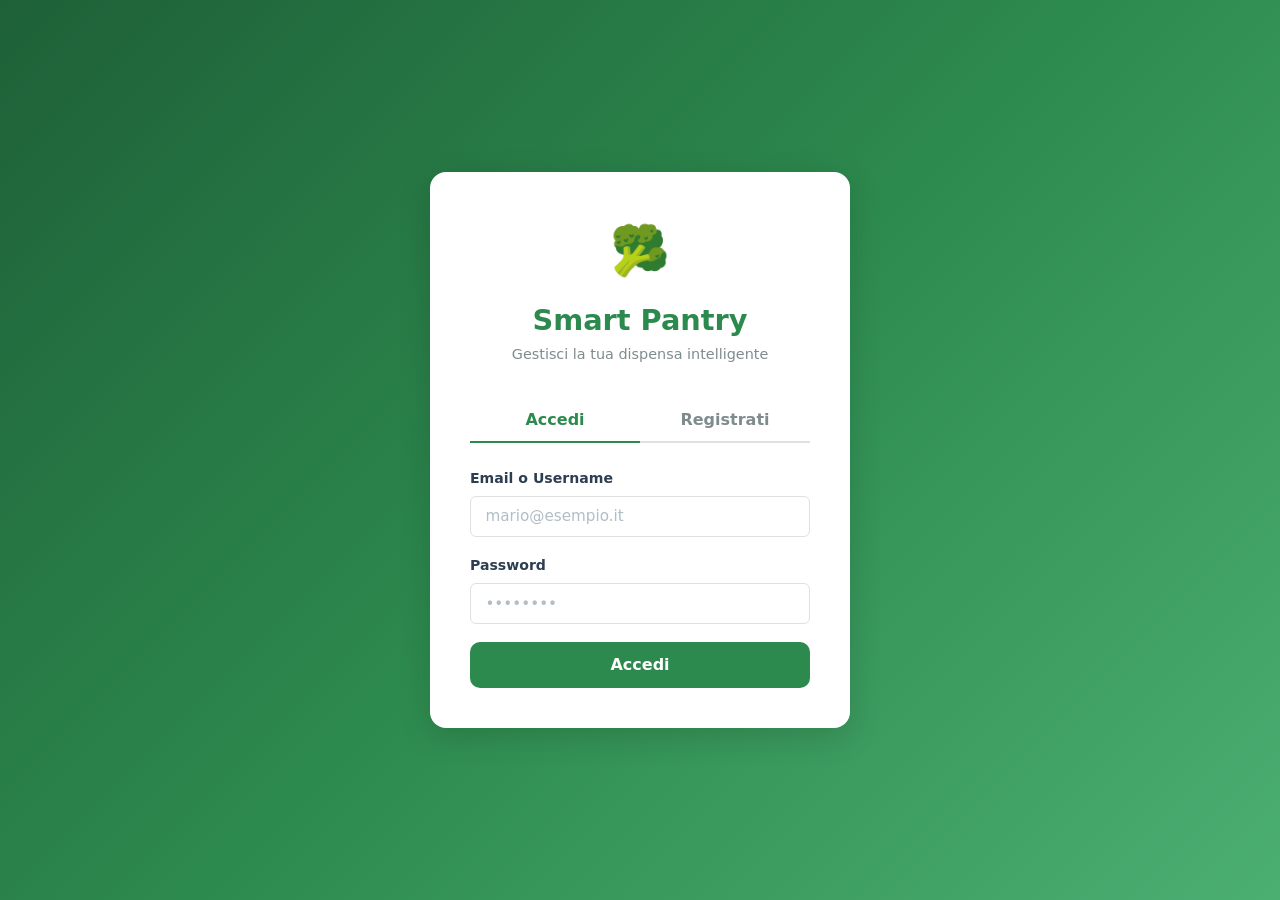
==== frontend/index.html @ 6d1f64e5 "Implementazione completa Smart Pantry — backend API REST + frontend web - config.php: configurazione" ====
<!DOCTYPE html>
<html lang="it">
<head>
    <meta charset="UTF-8">
    <meta name="viewport" content="width=device-width, initial-scale=1.0">
    <title>Smart Pantry — Accedi</title>
    <link rel="stylesheet" href="css/style.css">
    <style>
        .hidden { display: none !important; }
        .form-error {
            color: #c62828;
            background: var(--danger-bg);
            border: 1px solid #ef9a9a;
            border-radius: var(--radius-sm);
            padding: 0.65rem 0.9rem;
            font-size: 0.88rem;
            margin-bottom: 1rem;
        }
    </style>
</head>
<body class="auth-page">

<div class="auth-card">
    <!-- Logo -->
    <div class="auth-logo">
        <span class="logo-icon">🥦</span>
        <h1>Smart Pantry</h1>
        <p>Gestisci la tua dispensa intelligente</p>
    </div>

    <!-- Tab Login / Registrazione -->
    <div class="auth-tabs">
        <button class="auth-tab active" data-tab="login">Accedi</button>
        <button class="auth-tab" data-tab="register">Registrati</button>
    </div>

    <!-- Form Login -->
    <form id="form-login" class="auth-form">
        <div id="error-login" class="form-error hidden"></div>

        <div class="form-group">
            <label class="form-label" for="login-email">Email o Username</label>
            <input class="form-control" type="text" id="login-email" placeholder="mario@esempio.it" autocomplete="email" required>
        </div>

        <div class="form-group">
            <label class="form-label" for="login-password">Password</label>
            <input class="form-control" type="password" id="login-password" placeholder="••••••••" autocomplete="current-password" required>
        </div>

        <button type="submit" class="btn btn-primary btn-full btn-lg">
            Accedi
        </button>
    </form>

    <!-- Form Registrazione -->
    <form id="form-register" class="auth-form hidden">
        <div id="error-register" class="form-error hidden"></div>

        <div class="form-group">
            <label class="form-label" for="reg-username">Username</label>
            <input class="form-control" type="text" id="reg-username" placeholder="mario_rossi" autocomplete="username" required>
            <div class="form-hint">Minimo 3 caratteri, massimo 50</div>
        </div>

        <div class="form-group">
            <label class="form-label" for="reg-email">Email</label>
            <input class="form-control" type="email" id="reg-email" placeholder="mario@esempio.it" autocomplete="email" required>
        </div>

        <div class="form-group">
            <label class="form-label" for="reg-password">Password</label>
            <input class="form-control" type="password" id="reg-password" placeholder="Minimo 6 caratteri" autocomplete="new-password" required>
        </div>

        <div class="form-group">
            <label class="form-label" for="reg-confirm">Conferma password</label>
            <input class="form-control" type="password" id="reg-confirm" placeholder="Ripeti la password" autocomplete="new-password" required>
        </div>

        <button type="submit" class="btn btn-primary btn-full btn-lg">
            Crea account
        </button>
    </form>
</div>

<script src="js/api.js"></script>
<script src="js/auth.js"></script>
</body>
</html>
---- frontend/css/style.css ----
/* ============================================================
   Smart Pantry — Foglio di stile principale
   CSS vanilla con variabili custom, nessun framework
   ============================================================ */

/* ---------- Variabili colore e tema ---------- */
:root {
    --primary:        #2d8a4e;
    --primary-dark:   #1e6038;
    --primary-light:  #4caf72;
    --primary-bg:     #f0f7f4;

    --accent:         #ff6b35;
    --warning:        #ffa726;
    --warning-bg:     #fff8e1;
    --danger:         #ef5350;
    --danger-bg:      #ffebee;
    --success:        #43a047;
    --success-bg:     #e8f5e9;
    --info:           #1e88e5;
    --info-bg:        #e3f2fd;

    --text:           #2c3e50;
    --text-light:     #7f8c8d;
    --text-muted:     #b0bec5;
    --border:         #e0e0e0;
    --border-light:   #f5f5f5;
    --white:          #ffffff;
    --bg:             #f8f9fa;

    --shadow-sm:      0 1px 3px rgba(0,0,0,0.08);
    --shadow:         0 2px 8px rgba(0,0,0,0.10);
    --shadow-md:      0 4px 16px rgba(0,0,0,0.12);
    --shadow-lg:      0 8px 32px rgba(0,0,0,0.15);

    --radius-sm:      6px;
    --radius:         10px;
    --radius-lg:      16px;
    --radius-full:    9999px;

    --nav-width:      240px;
    --topbar-height:  60px;
    --transition:     0.2s ease;
}

/* ---------- Reset e base ---------- */
*, *::before, *::after {
    box-sizing: border-box;
    margin: 0;
    padding: 0;
}

html {
    font-size: 16px;
    scroll-behavior: smooth;
}

body {
    font-family: 'Segoe UI', system-ui, -apple-system, sans-serif;
    background: var(--bg);
    color: var(--text);
    line-height: 1.6;
    min-height: 100vh;
}

a {
    color: var(--primary);
    text-decoration: none;
}

a:hover {
    color: var(--primary-dark);
    text-decoration: underline;
}

img {
    max-width: 100%;
    display: block;
}

button {
    cursor: pointer;
    font-family: inherit;
}

input, select, textarea {
    font-family: inherit;
    font-size: 1rem;
}

/* ---------- Layout pagina autenticazione (login/register) ---------- */
.auth-page {
    min-height: 100vh;
    display: flex;
    align-items: center;
    justify-content: center;
    background: linear-gradient(135deg, var(--primary-dark) 0%, var(--primary) 50%, var(--primary-light) 100%);
    padding: 1rem;
}

.auth-card {
    background: var(--white);
    border-radius: var(--radius-lg);
    padding: 2.5rem;
    width: 100%;
    max-width: 420px;
    box-shadow: var(--shadow-lg);
}

.auth-logo {
    text-align: center;
    margin-bottom: 2rem;
}

.auth-logo .logo-icon {
    font-size: 3rem;
    display: block;
    margin-bottom: 0.5rem;
}

.auth-logo h1 {
    font-size: 1.8rem;
    color: var(--primary);
    font-weight: 700;
}

.auth-logo p {
    color: var(--text-light);
    font-size: 0.9rem;
}

.auth-tabs {
    display: flex;
    border-bottom: 2px solid var(--border);
    margin-bottom: 1.5rem;
}

.auth-tab {
    flex: 1;
    padding: 0.75rem;
    background: none;
    border: none;
    font-size: 1rem;
    font-weight: 600;
    color: var(--text-light);
    cursor: pointer;
    transition: color var(--transition);
    border-bottom: 2px solid transparent;
    margin-bottom: -2px;
}

.auth-tab.active {
    color: var(--primary);
    border-bottom-color: var(--primary);
}

/* ---------- Layout principale (app) ---------- */
.app-layout {
    display: flex;
    min-height: 100vh;
}

/* ---------- Sidebar navigazione ---------- */
.sidebar {
    width: var(--nav-width);
    background: var(--primary-dark);
    color: var(--white);
    display: flex;
    flex-direction: column;
    position: fixed;
    top: 0;
    left: 0;
    height: 100vh;
    z-index: 100;
    transition: transform var(--transition);
}

.sidebar-logo {
    padding: 1.5rem 1.25rem;
    border-bottom: 1px solid rgba(255,255,255,0.1);
    display: flex;
    align-items: center;
    gap: 0.75rem;
}

.sidebar-logo .logo-icon {
    font-size: 1.8rem;
}

.sidebar-logo h2 {
    font-size: 1.1rem;
    font-weight: 700;
    color: var(--white);
}

.sidebar-nav {
    flex: 1;
    padding: 1rem 0;
    overflow-y: auto;
}

.nav-item {
    display: flex;
    align-items: center;
    gap: 0.75rem;
    padding: 0.85rem 1.25rem;
    color: rgba(255,255,255,0.75);
    font-size: 0.95rem;
    font-weight: 500;
    transition: all var(--transition);
    border-left: 3px solid transparent;
    text-decoration: none;
}

.nav-item:hover {
    background: rgba(255,255,255,0.08);
    color: var(--white);
    text-decoration: none;
}

.nav-item.active {
    background: rgba(255,255,255,0.12);
    color: var(--white);
    border-left-color: var(--primary-light);
}

.nav-item .nav-icon {
    font-size: 1.2rem;
    width: 1.5rem;
    text-align: center;
    flex-shrink: 0;
}

.nav-badge {
    margin-left: auto;
    background: var(--danger);
    color: white;
    font-size: 0.7rem;
    font-weight: 700;
    padding: 0.15rem 0.45rem;
    border-radius: var(--radius-full);
    min-width: 1.25rem;
    text-align: center;
}

.sidebar-footer {
    padding: 1rem 1.25rem;
    border-top: 1px solid rgba(255,255,255,0.1);
}

.sidebar-user {
    display: flex;
    align-items: center;
    gap: 0.75rem;
    margin-bottom: 0.75rem;
}

.user-avatar {
    width: 36px;
    height: 36px;
    border-radius: 50%;
    background: var(--primary-light);
    display: flex;
    align-items: center;
    justify-content: center;
    font-weight: 700;
    font-size: 1rem;
    color: white;
    flex-shrink: 0;
}

.user-info {
    flex: 1;
    min-width: 0;
}

.user-name {
    font-weight: 600;
    font-size: 0.9rem;
    color: var(--white);
    white-space: nowrap;
    overflow: hidden;
    text-overflow: ellipsis;
}

.user-email {
    font-size: 0.75rem;
    color: rgba(255,255,255,0.55);
    white-space: nowrap;
    overflow: hidden;
    text-overflow: ellipsis;
}

/* ---------- Contenuto principale ---------- */
.main-content {
    margin-left: var(--nav-width);
    flex: 1;
    display: flex;
    flex-direction: column;
    min-height: 100vh;
}

.topbar {
    height: var(--topbar-height);
    background: var(--white);
    border-bottom: 1px solid var(--border);
    display: flex;
    align-items: center;
    padding: 0 1.5rem;
    position: sticky;
    top: 0;
    z-index: 50;
    gap: 1rem;
}

.topbar-title {
    font-size: 1.2rem;
    font-weight: 700;
    color: var(--text);
    flex: 1;
}

.topbar-actions {
    display: flex;
    align-items: center;
    gap: 0.75rem;
}

.page-content {
    padding: 1.5rem;
    flex: 1;
}

/* ---------- Hamburger (mobile) ---------- */
.hamburger {
    display: none;
    background: none;
    border: none;
    font-size: 1.5rem;
    cursor: pointer;
    color: var(--text);
}

/* ---------- Componenti UI ---------- */

/* Bottoni */
.btn {
    display: inline-flex;
    align-items: center;
    justify-content: center;
    gap: 0.5rem;
    padding: 0.6rem 1.25rem;
    border: none;
    border-radius: var(--radius);
    font-size: 0.9rem;
    font-weight: 600;
    cursor: pointer;
    transition: all var(--transition);
    text-decoration: none;
    white-space: nowrap;
}

.btn:hover {
    text-decoration: none;
    transform: translateY(-1px);
    box-shadow: var(--shadow-sm);
}

.btn:active {
    transform: translateY(0);
}

.btn-primary {
    background: var(--primary);
    color: white;
}

.btn-primary:hover {
    background: var(--primary-dark);
    color: white;
}

.btn-secondary {
    background: var(--border);
    color: var(--text);
}

.btn-secondary:hover {
    background: #d0d0d0;
    color: var(--text);
}

.btn-danger {
    background: var(--danger);
    color: white;
}

.btn-danger:hover {
    background: #c62828;
    color: white;
}

.btn-warning {
    background: var(--warning);
    color: white;
}

.btn-outline {
    background: transparent;
    border: 2px solid var(--primary);
    color: var(--primary);
}

.btn-outline:hover {
    background: var(--primary);
    color: white;
}

.btn-sm {
    padding: 0.4rem 0.85rem;
    font-size: 0.82rem;
}

.btn-lg {
    padding: 0.85rem 1.75rem;
    font-size: 1rem;
}

.btn-full {
    width: 100%;
}

.btn:disabled {
    opacity: 0.6;
    cursor: not-allowed;
    transform: none;
    box-shadow: none;
}

/* Card */
.card {
    background: var(--white);
    border-radius: var(--radius);
    box-shadow: var(--shadow-sm);
    border: 1px solid var(--border-light);
    overflow: hidden;
}

.card-header {
    padding: 1rem 1.25rem;
    border-bottom: 1px solid var(--border);
    display: flex;
    align-items: center;
    gap: 0.75rem;
}

.card-title {
    font-size: 1rem;
    font-weight: 700;
    color: var(--text);
    flex: 1;
}

.card-body {
    padding: 1.25rem;
}

/* Statistiche dashboard */
.stats-grid {
    display: grid;
    grid-template-columns: repeat(auto-fit, minmax(180px, 1fr));
    gap: 1rem;
    margin-bottom: 1.5rem;
}

.stat-card {
    background: var(--white);
    border-radius: var(--radius);
    padding: 1.25rem;
    box-shadow: var(--shadow-sm);
    border: 1px solid var(--border-light);
    display: flex;
    align-items: center;
    gap: 1rem;
}

.stat-icon {
    width: 48px;
    height: 48px;
    border-radius: var(--radius);
    display: flex;
    align-items: center;
    justify-content: center;
    font-size: 1.5rem;
    flex-shrink: 0;
}

.stat-icon.green  { background: var(--success-bg); }
.stat-icon.yellow { background: var(--warning-bg); }
.stat-icon.red    { background: var(--danger-bg); }
.stat-icon.blue   { background: var(--info-bg); }

.stat-info {
    flex: 1;
}

.stat-value {
    font-size: 1.8rem;
    font-weight: 800;
    color: var(--text);
    line-height: 1;
}

.stat-label {
    font-size: 0.82rem;
    color: var(--text-light);
    margin-top: 0.2rem;
}

/* Campi modulo */
.form-group {
    margin-bottom: 1.1rem;
}

.form-label {
    display: block;
    font-size: 0.88rem;
    font-weight: 600;
    color: var(--text);
    margin-bottom: 0.4rem;
}

.form-control {
    width: 100%;
    padding: 0.65rem 0.9rem;
    border: 1.5px solid var(--border);
    border-radius: var(--radius-sm);
    font-size: 0.95rem;
    color: var(--text);
    background: var(--white);
    transition: border-color var(--transition), box-shadow var(--transition);
    outline: none;
}

.form-control:focus {
    border-color: var(--primary);
    box-shadow: 0 0 0 3px rgba(45,138,78,0.12);
}

.form-control::placeholder {
    color: var(--text-muted);
}

.form-row {
    display: grid;
    grid-template-columns: 1fr 1fr;
    gap: 0.75rem;
}

.form-hint {
    font-size: 0.78rem;
    color: var(--text-light);
    margin-top: 0.3rem;
}

/* Alert / Notifiche */
.alert {
    padding: 0.85rem 1rem;
    border-radius: var(--radius-sm);
    font-size: 0.9rem;
    display: flex;
    align-items: flex-start;
    gap: 0.6rem;
    margin-bottom: 1rem;
}

.alert-icon { flex-shrink: 0; font-size: 1.1rem; }

.alert-success { background: var(--success-bg); color: #2e7d32; border: 1px solid #a5d6a7; }
.alert-warning { background: var(--warning-bg); color: #e65100; border: 1px solid #ffcc80; }
.alert-danger  { background: var(--danger-bg);  color: #c62828; border: 1px solid #ef9a9a; }
.alert-info    { background: var(--info-bg);    color: #1565c0; border: 1px solid #90caf9; }

/* Badge di scadenza */
.badge {
    display: inline-block;
    padding: 0.2rem 0.55rem;
    border-radius: var(--radius-full);
    font-size: 0.75rem;
    font-weight: 700;
    white-space: nowrap;
}

.badge-ok       { background: var(--success-bg); color: var(--success); }
.badge-expiring { background: var(--warning-bg); color: #e65100; }
.badge-expired  { background: var(--danger-bg);  color: var(--danger); }
.badge-green    { background: var(--success-bg); color: var(--success); }
.badge-blue     { background: var(--info-bg);    color: var(--info); }

/* Lista prodotti dispensa */
.pantry-toolbar {
    display: flex;
    align-items: center;
    gap: 0.75rem;
    margin-bottom: 1.25rem;
    flex-wrap: wrap;
}

.pantry-toolbar .search-box {
    flex: 1;
    min-width: 200px;
    position: relative;
}

.pantry-toolbar .search-box input {
    padding-left: 2.5rem;
}

.search-icon {
    position: absolute;
    left: 0.75rem;
    top: 50%;
    transform: translateY(-50%);
    color: var(--text-light);
    pointer-events: none;
}

.pantry-grid {
    display: grid;
    grid-template-columns: repeat(auto-fill, minmax(280px, 1fr));
    gap: 1rem;
}

/* Card prodotto */
.product-card {
    background: var(--white);
    border-radius: var(--radius);
    box-shadow: var(--shadow-sm);
    border: 1px solid var(--border-light);
    overflow: hidden;
    transition: box-shadow var(--transition), transform var(--transition);
    display: flex;
    flex-direction: column;
}

.product-card:hover {
    box-shadow: var(--shadow-md);
    transform: translateY(-2px);
}

.product-card.expiring {
    border-left: 3px solid var(--warning);
}

.product-card.expired {
    border-left: 3px solid var(--danger);
    opacity: 0.85;
}

.product-image {
    width: 100%;
    height: 140px;
    object-fit: contain;
    background: var(--bg);
    padding: 0.5rem;
}

.product-image-placeholder {
    width: 100%;
    height: 140px;
    background: var(--primary-bg);
    display: flex;
    align-items: center;
    justify-content: center;
    font-size: 3rem;
}

.product-body {
    padding: 1rem;
    flex: 1;
    display: flex;
    flex-direction: column;
}

.product-name {
    font-weight: 700;
    font-size: 1rem;
    color: var(--text);
    margin-bottom: 0.25rem;
}

.product-brand {
    font-size: 0.82rem;
    color: var(--text-light);
    margin-bottom: 0.75rem;
}

.product-meta {
    display: flex;
    flex-wrap: wrap;
    gap: 0.5rem;
    margin-bottom: 0.75rem;
    flex: 1;
}

.product-qty {
    font-size: 0.9rem;
    font-weight: 600;
    color: var(--primary);
}

.product-expiry {
    font-size: 0.82rem;
    color: var(--text-light);
}

.product-actions {
    display: flex;
    gap: 0.5rem;
    margin-top: 0.75rem;
    padding-top: 0.75rem;
    border-top: 1px solid var(--border-light);
}

/* Valori nutrizionali */
.nutrition-grid {
    display: grid;
    grid-template-columns: repeat(4, 1fr);
    gap: 0.5rem;
    background: var(--primary-bg);
    border-radius: var(--radius-sm);
    padding: 0.75rem;
    margin-top: 0.5rem;
}

.nutrition-item {
    text-align: center;
}

.nutrition-value {
    font-size: 0.9rem;
    font-weight: 700;
    color: var(--primary);
}

.nutrition-label {
    font-size: 0.68rem;
    color: var(--text-light);
}

/* Sezione scanner barcode */
.scanner-container {
    max-width: 540px;
    margin: 0 auto;
}

#reader {
    width: 100%;
    border-radius: var(--radius);
    overflow: hidden;
    border: 2px solid var(--primary);
}

.scanner-result {
    margin-top: 1.5rem;
}

.product-preview {
    background: var(--white);
    border-radius: var(--radius);
    padding: 1.25rem;
    box-shadow: var(--shadow-sm);
    border: 1px solid var(--border-light);
    display: flex;
    gap: 1rem;
    align-items: flex-start;
}

.product-preview-img {
    width: 80px;
    height: 80px;
    object-fit: contain;
    border-radius: var(--radius-sm);
    background: var(--bg);
    flex-shrink: 0;
}

.product-preview-info {
    flex: 1;
}

.product-preview-info h3 {
    font-size: 1.05rem;
    font-weight: 700;
    color: var(--text);
    margin-bottom: 0.25rem;
}

.product-preview-info .brand {
    font-size: 0.85rem;
    color: var(--text-light);
    margin-bottom: 0.5rem;
}

/* Ricette */
.recipes-grid {
    display: grid;
    grid-template-columns: repeat(auto-fill, minmax(300px, 1fr));
    gap: 1rem;
}

.recipe-card {
    background: var(--white);
    border-radius: var(--radius);
    box-shadow: var(--shadow-sm);
    border: 1px solid var(--border-light);
    overflow: hidden;
    transition: box-shadow var(--transition), transform var(--transition);
    display: flex;
    flex-direction: column;
}

.recipe-card:hover {
    box-shadow: var(--shadow-md);
    transform: translateY(-2px);
}

.recipe-image {
    width: 100%;
    height: 180px;
    object-fit: cover;
}

.recipe-image-placeholder {
    width: 100%;
    height: 180px;
    background: linear-gradient(135deg, var(--primary-bg), var(--primary-light));
    display: flex;
    align-items: center;
    justify-content: center;
    font-size: 3.5rem;
}

.recipe-body {
    padding: 1rem;
    flex: 1;
    display: flex;
    flex-direction: column;
}

.recipe-title {
    font-size: 1rem;
    font-weight: 700;
    color: var(--text);
    margin-bottom: 0.75rem;
    line-height: 1.3;
}

.recipe-compatibility {
    display: flex;
    align-items: center;
    gap: 0.75rem;
    margin-bottom: 0.75rem;
}

.compatibility-bar {
    flex: 1;
    height: 8px;
    background: var(--border);
    border-radius: var(--radius-full);
    overflow: hidden;
}

.compatibility-fill {
    height: 100%;
    background: var(--primary);
    border-radius: var(--radius-full);
    transition: width 0.5s ease;
}

.compatibility-fill.high   { background: var(--success); }
.compatibility-fill.medium { background: var(--warning); }
.compatibility-fill.low    { background: var(--danger); }

.compatibility-pct {
    font-size: 0.85rem;
    font-weight: 700;
    color: var(--text);
    white-space: nowrap;
}

.ingredients-section {
    font-size: 0.85rem;
    flex: 1;
}

.ingredients-section h4 {
    font-size: 0.8rem;
    font-weight: 700;
    text-transform: uppercase;
    letter-spacing: 0.05em;
    margin-bottom: 0.35rem;
    margin-top: 0.5rem;
}

.ingredients-section h4.available { color: var(--success); }
.ingredients-section h4.missing   { color: var(--danger); }

.ingredient-list {
    list-style: none;
    display: flex;
    flex-wrap: wrap;
    gap: 0.3rem;
    margin-bottom: 0.5rem;
}

.ingredient-tag {
    background: var(--border-light);
    border-radius: var(--radius-full);
    padding: 0.15rem 0.6rem;
    font-size: 0.78rem;
    color: var(--text);
}

.ingredient-tag.available { background: var(--success-bg); color: #2e7d32; }
.ingredient-tag.missing   { background: var(--danger-bg);  color: #c62828; }

.recipe-footer {
    padding: 0.75rem 1rem;
    border-top: 1px solid var(--border-light);
    display: flex;
    gap: 0.5rem;
    background: var(--bg);
}

/* Modal */
.modal-overlay {
    position: fixed;
    inset: 0;
    background: rgba(0,0,0,0.45);
    display: flex;
    align-items: center;
    justify-content: center;
    z-index: 200;
    padding: 1rem;
    opacity: 0;
    pointer-events: none;
    transition: opacity var(--transition);
}

.modal-overlay.active {
    opacity: 1;
    pointer-events: all;
}

.modal {
    background: var(--white);
    border-radius: var(--radius-lg);
    box-shadow: var(--shadow-lg);
    width: 100%;
    max-width: 520px;
    max-height: 90vh;
    overflow-y: auto;
    transform: translateY(20px);
    transition: transform var(--transition);
}

.modal-overlay.active .modal {
    transform: translateY(0);
}

.modal-header {
    padding: 1.25rem 1.5rem;
    border-bottom: 1px solid var(--border);
    display: flex;
    align-items: center;
    gap: 0.75rem;
    position: sticky;
    top: 0;
    background: var(--white);
    z-index: 1;
}

.modal-title {
    font-size: 1.1rem;
    font-weight: 700;
    color: var(--text);
    flex: 1;
}

.modal-close {
    background: none;
    border: none;
    font-size: 1.4rem;
    color: var(--text-light);
    cursor: pointer;
    line-height: 1;
    padding: 0.25rem;
    transition: color var(--transition);
}

.modal-close:hover { color: var(--text); }

.modal-body {
    padding: 1.5rem;
}

.modal-footer {
    padding: 1rem 1.5rem;
    border-top: 1px solid var(--border);
    display: flex;
    justify-content: flex-end;
    gap: 0.75rem;
}

/* Loading spinner */
.loading {
    display: flex;
    align-items: center;
    justify-content: center;
    padding: 3rem;
    flex-direction: column;
    gap: 1rem;
    color: var(--text-light);
}

.spinner {
    width: 40px;
    height: 40px;
    border: 4px solid var(--border);
    border-top-color: var(--primary);
    border-radius: 50%;
    animation: spin 0.8s linear infinite;
}

@keyframes spin {
    to { transform: rotate(360deg); }
}

/* Stato vuoto */
.empty-state {
    text-align: center;
    padding: 3rem 1rem;
    color: var(--text-light);
}

.empty-state .empty-icon {
    font-size: 4rem;
    margin-bottom: 1rem;
}

.empty-state h3 {
    font-size: 1.1rem;
    color: var(--text);
    margin-bottom: 0.5rem;
}

.empty-state p {
    font-size: 0.9rem;
    margin-bottom: 1.5rem;
}

/* Sezione toggle "solo dispensa" */
.toggle-switch {
    position: relative;
    display: inline-block;
    width: 44px;
    height: 24px;
}

.toggle-switch input {
    opacity: 0;
    width: 0;
    height: 0;
}

.toggle-slider {
    position: absolute;
    cursor: pointer;
    inset: 0;
    background-color: var(--border);
    transition: var(--transition);
    border-radius: var(--radius-full);
}

.toggle-slider::before {
    content: '';
    position: absolute;
    height: 18px;
    width: 18px;
    left: 3px;
    bottom: 3px;
    background-color: white;
    border-radius: 50%;
    transition: var(--transition);
}

input:checked + .toggle-slider {
    background-color: var(--primary);
}

input:checked + .toggle-slider::before {
    transform: translateX(20px);
}

.toggle-label {
    display: flex;
    align-items: center;
    gap: 0.6rem;
    font-size: 0.9rem;
    color: var(--text);
    cursor: pointer;
    user-select: none;
}

/* Toast notifiche */
.toast-container {
    position: fixed;
    bottom: 1.5rem;
    right: 1.5rem;
    z-index: 300;
    display: flex;
    flex-direction: column;
    gap: 0.5rem;
    max-width: 360px;
}

.toast {
    background: var(--text);
    color: white;
    padding: 0.85rem 1.1rem;
    border-radius: var(--radius);
    box-shadow: var(--shadow-md);
    font-size: 0.9rem;
    display: flex;
    align-items: center;
    gap: 0.6rem;
    animation: slideIn 0.3s ease;
    transition: opacity 0.3s ease;
}

.toast.success { background: var(--success); }
.toast.error   { background: var(--danger); }
.toast.warning { background: var(--warning); color: var(--text); }

@keyframes slideIn {
    from { transform: translateX(100%); opacity: 0; }
    to   { transform: translateX(0);   opacity: 1; }
}

/* Filtri */
.filters {
    display: flex;
    gap: 0.5rem;
    flex-wrap: wrap;
    margin-bottom: 1rem;
}

.filter-btn {
    padding: 0.4rem 0.9rem;
    border: 1.5px solid var(--border);
    border-radius: var(--radius-full);
    background: var(--white);
    font-size: 0.82rem;
    font-weight: 600;
    color: var(--text-light);
    cursor: pointer;
    transition: all var(--transition);
}

.filter-btn:hover {
    border-color: var(--primary);
    color: var(--primary);
}

.filter-btn.active {
    background: var(--primary);
    border-color: var(--primary);
    color: white;
}

/* Responsive */
@media (max-width: 768px) {
    .sidebar {
        transform: translateX(-100%);
    }

    .sidebar.open {
        transform: translateX(0);
    }

    .main-content {
        margin-left: 0;
    }

    .hamburger {
        display: block;
    }

    .pantry-grid {
        grid-template-columns: 1fr;
    }

    .recipes-grid {
        grid-template-columns: 1fr;
    }

    .stats-grid {
        grid-template-columns: repeat(2, 1fr);
    }

    .form-row {
        grid-template-columns: 1fr;
    }

    .page-content {
        padding: 1rem;
    }

    .auth-card {
        padding: 1.75rem;
    }
}

@media (max-width: 480px) {
    .stats-grid {
        grid-template-columns: 1fr 1fr;
    }

    .topbar-title {
        font-size: 1rem;
    }
}

/* Overlay mobile sidebar */
.sidebar-overlay {
    display: none;
    position: fixed;
    inset: 0;
    background: rgba(0,0,0,0.4);
    z-index: 99;
}

.sidebar-overlay.active {
    display: block;
}

/* Barcode input manuale */
.barcode-input-row {
    display: flex;
    gap: 0.5rem;
}

.barcode-input-row input {
    flex: 1;
}
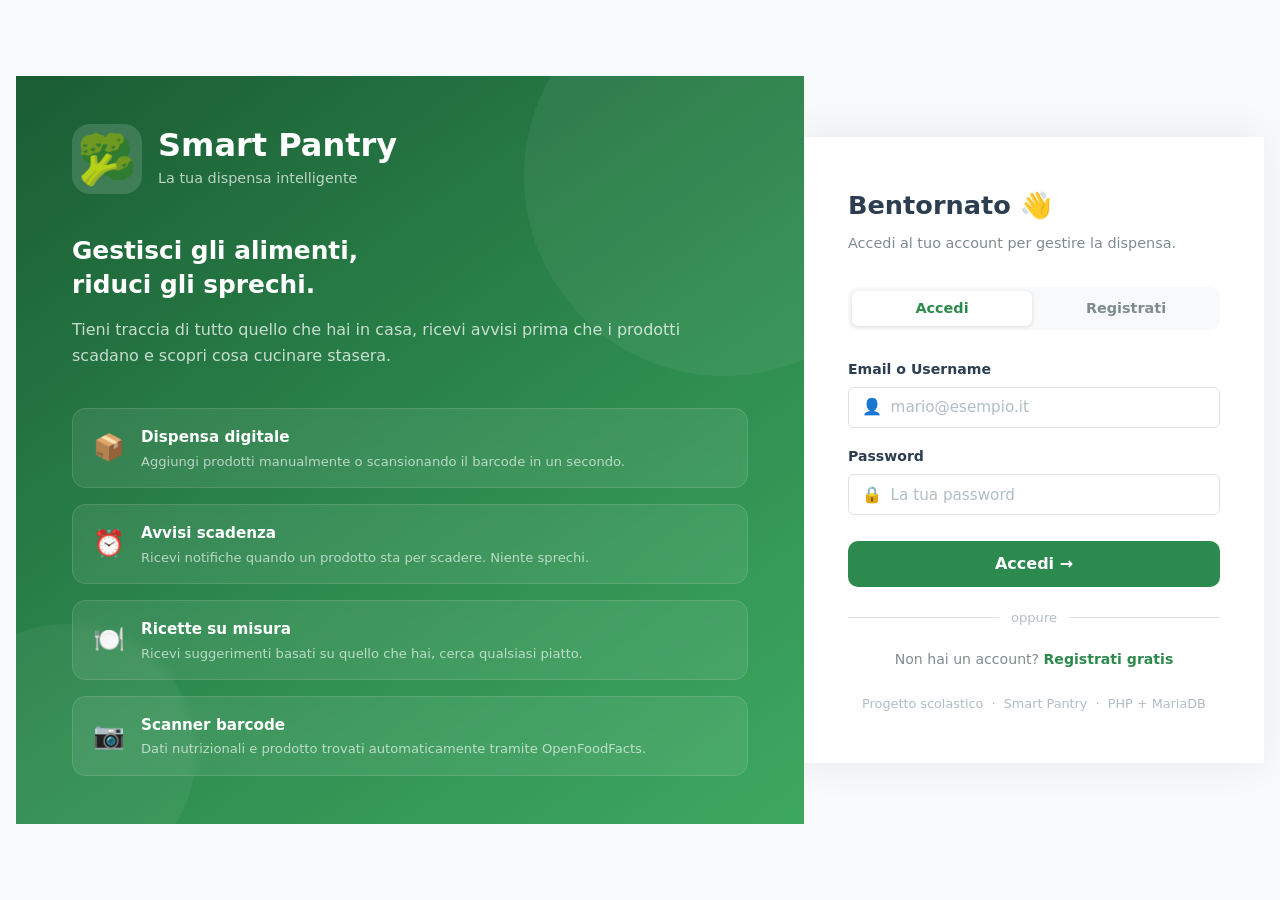
==== commit c7db12e4: "Aggiungi ricerca ricette, ridisegna index e dashboard arricchita - api/recipes/search.php: cerca ric" ====
--- a/frontend/index.html
+++ b/frontend/index.html
@@ -3,88 +3,452 @@
 <head>
     <meta charset="UTF-8">
     <meta name="viewport" content="width=device-width, initial-scale=1.0">
-    <title>Smart Pantry — Accedi</title>
+    <title>Smart Pantry — Gestisci la tua dispensa</title>
     <link rel="stylesheet" href="css/style.css">
     <style>
+        /* ---- Layout pagina di accesso ---- */
+        .auth-page {
+            display: flex;
+            min-height: 100vh;
+            background: #f8f9fa;
+        }
+
+        /* Pannello sinistro: branding */
+        .auth-branding {
+            flex: 1;
+            background: linear-gradient(145deg, #1a5c34 0%, #2d8a4e 55%, #3da860 100%);
+            display: flex;
+            flex-direction: column;
+            justify-content: center;
+            padding: 3rem 3.5rem;
+            position: relative;
+            overflow: hidden;
+        }
+
+        /* Cerchi decorativi di sfondo */
+        .auth-branding::before,
+        .auth-branding::after {
+            content: '';
+            position: absolute;
+            border-radius: 50%;
+            background: rgba(255,255,255,0.05);
+        }
+        .auth-branding::before {
+            width: 400px; height: 400px;
+            top: -100px; right: -120px;
+        }
+        .auth-branding::after {
+            width: 260px; height: 260px;
+            bottom: -60px; left: -80px;
+        }
+
+        .brand-content { position: relative; z-index: 1; }
+
+        .brand-logo {
+            display: flex;
+            align-items: center;
+            gap: 1rem;
+            margin-bottom: 2.5rem;
+        }
+        .brand-logo .icon {
+            font-size: 3rem;
+            background: rgba(255,255,255,0.15);
+            border-radius: 18px;
+            width: 70px; height: 70px;
+            display: flex; align-items: center; justify-content: center;
+            backdrop-filter: blur(4px);
+        }
+        .brand-logo h1 {
+            font-size: 2rem;
+            font-weight: 800;
+            color: #fff;
+            line-height: 1.1;
+        }
+        .brand-logo p {
+            color: rgba(255,255,255,0.7);
+            font-size: 0.9rem;
+            margin-top: 0.25rem;
+        }
+
+        .brand-tagline {
+            font-size: 1.55rem;
+            font-weight: 700;
+            color: #fff;
+            line-height: 1.35;
+            margin-bottom: 1rem;
+        }
+        .brand-sub {
+            color: rgba(255,255,255,0.75);
+            font-size: 1rem;
+            line-height: 1.6;
+            margin-bottom: 2.5rem;
+        }
+
+        /* Features list */
+        .features { display: flex; flex-direction: column; gap: 1rem; }
+
+        .feature-item {
+            display: flex;
+            align-items: flex-start;
+            gap: 1rem;
+            background: rgba(255,255,255,0.08);
+            border: 1px solid rgba(255,255,255,0.12);
+            border-radius: 14px;
+            padding: 1rem 1.25rem;
+            backdrop-filter: blur(4px);
+            transition: background 0.2s;
+        }
+        .feature-item:hover { background: rgba(255,255,255,0.14); }
+
+        .feature-icon {
+            font-size: 1.6rem;
+            flex-shrink: 0;
+            margin-top: 0.1rem;
+        }
+        .feature-text h3 {
+            font-size: 0.95rem;
+            font-weight: 700;
+            color: #fff;
+            margin-bottom: 0.2rem;
+        }
+        .feature-text p {
+            font-size: 0.82rem;
+            color: rgba(255,255,255,0.65);
+            line-height: 1.4;
+        }
+
+        /* Pannello destro: form */
+        .auth-panel {
+            width: 460px;
+            flex-shrink: 0;
+            display: flex;
+            flex-direction: column;
+            justify-content: center;
+            background: #fff;
+            padding: 3rem 2.75rem;
+            box-shadow: -4px 0 40px rgba(0,0,0,0.07);
+        }
+
+        .panel-header { margin-bottom: 2rem; }
+        .panel-header h2 {
+            font-size: 1.6rem;
+            font-weight: 800;
+            color: var(--text);
+            margin-bottom: 0.35rem;
+        }
+        .panel-header p {
+            color: var(--text-light);
+            font-size: 0.9rem;
+        }
+
+        /* Tab stile pillola */
+        .auth-tabs {
+            display: flex;
+            background: var(--bg);
+            border-radius: 10px;
+            padding: 4px;
+            margin-bottom: 1.75rem;
+            border: none;
+            gap: 4px;
+        }
+        .auth-tab {
+            flex: 1;
+            padding: 0.6rem 1rem;
+            background: transparent;
+            border: none;
+            border-radius: 7px;
+            font-size: 0.9rem;
+            font-weight: 600;
+            color: var(--text-light);
+            cursor: pointer;
+            transition: all 0.2s;
+            margin: 0;
+        }
+        .auth-tab.active {
+            background: #fff;
+            color: var(--primary);
+            box-shadow: 0 1px 4px rgba(0,0,0,0.12);
+        }
+
+        /* Form */
         .hidden { display: none !important; }
+
         .form-error {
-            color: #c62828;
             background: var(--danger-bg);
             border: 1px solid #ef9a9a;
             border-radius: var(--radius-sm);
+            color: #c62828;
             padding: 0.65rem 0.9rem;
-            font-size: 0.88rem;
+            font-size: 0.875rem;
             margin-bottom: 1rem;
+            display: flex;
+            align-items: center;
+            gap: 0.5rem;
+        }
+        .form-error::before { content: '⚠️'; font-size: 1rem; }
+
+        .auth-divider {
+            display: flex;
+            align-items: center;
+            gap: 0.75rem;
+            margin: 1.25rem 0;
+            color: var(--text-muted);
+            font-size: 0.82rem;
+        }
+        .auth-divider::before,
+        .auth-divider::after {
+            content: '';
+            flex: 1;
+            height: 1px;
+            background: var(--border);
+        }
+
+        /* Input con icona */
+        .input-icon-wrap { position: relative; }
+        .input-icon-wrap .form-control { padding-left: 2.6rem; }
+        .input-icon {
+            position: absolute;
+            left: 0.9rem;
+            top: 50%;
+            transform: translateY(-50%);
+            font-size: 1rem;
+            pointer-events: none;
+        }
+
+        /* Footer della pagina */
+        .auth-footer {
+            margin-top: 1.5rem;
+            text-align: center;
+            font-size: 0.8rem;
+            color: var(--text-muted);
+        }
+
+        /* Password strength indicator */
+        .password-strength {
+            height: 4px;
+            border-radius: 2px;
+            margin-top: 0.4rem;
+            background: var(--border);
+            overflow: hidden;
+        }
+        .strength-fill {
+            height: 100%;
+            border-radius: 2px;
+            transition: width 0.3s, background 0.3s;
+            width: 0%;
+        }
+        .strength-fill.weak   { background: var(--danger);  width: 33%; }
+        .strength-fill.medium { background: var(--warning); width: 66%; }
+        .strength-fill.strong { background: var(--success); width: 100%; }
+        .strength-label {
+            font-size: 0.75rem;
+            margin-top: 0.25rem;
+            color: var(--text-light);
+        }
+
+        /* Responsive: nasconde il branding su schermi piccoli */
+        @media (max-width: 900px) {
+            .auth-branding { display: none; }
+            .auth-panel    { width: 100%; padding: 2rem 1.5rem; box-shadow: none; }
+        }
+        @media (max-width: 480px) {
+            .auth-panel { padding: 1.5rem 1.25rem; }
         }
     </style>
 </head>
 <body class="auth-page">
 
-<div class="auth-card">
-    <!-- Logo -->
-    <div class="auth-logo">
-        <span class="logo-icon">🥦</span>
-        <h1>Smart Pantry</h1>
-        <p>Gestisci la tua dispensa intelligente</p>
-    </div>
-
-    <!-- Tab Login / Registrazione -->
-    <div class="auth-tabs">
-        <button class="auth-tab active" data-tab="login">Accedi</button>
-        <button class="auth-tab" data-tab="register">Registrati</button>
-    </div>
-
-    <!-- Form Login -->
-    <form id="form-login" class="auth-form">
-        <div id="error-login" class="form-error hidden"></div>
-
-        <div class="form-group">
-            <label class="form-label" for="login-email">Email o Username</label>
-            <input class="form-control" type="text" id="login-email" placeholder="mario@esempio.it" autocomplete="email" required>
+    <!-- ===== Pannello sinistro: branding ===== -->
+    <section class="auth-branding">
+        <div class="brand-content">
+            <div class="brand-logo">
+                <div class="icon">🥦</div>
+                <div>
+                    <h1>Smart Pantry</h1>
+                    <p>La tua dispensa intelligente</p>
+                </div>
+            </div>
+
+            <p class="brand-tagline">Gestisci gli alimenti,<br>riduci gli sprechi.</p>
+            <p class="brand-sub">
+                Tieni traccia di tutto quello che hai in casa, ricevi avvisi
+                prima che i prodotti scadano e scopri cosa cucinare stasera.
+            </p>
+
+            <div class="features">
+                <div class="feature-item">
+                    <span class="feature-icon">📦</span>
+                    <div class="feature-text">
+                        <h3>Dispensa digitale</h3>
+                        <p>Aggiungi prodotti manualmente o scansionando il barcode in un secondo.</p>
+                    </div>
+                </div>
+                <div class="feature-item">
+                    <span class="feature-icon">⏰</span>
+                    <div class="feature-text">
+                        <h3>Avvisi scadenza</h3>
+                        <p>Ricevi notifiche quando un prodotto sta per scadere. Niente sprechi.</p>
+                    </div>
+                </div>
+                <div class="feature-item">
+                    <span class="feature-icon">🍽️</span>
+                    <div class="feature-text">
+                        <h3>Ricette su misura</h3>
+                        <p>Ricevi suggerimenti basati su quello che hai, cerca qualsiasi piatto.</p>
+                    </div>
+                </div>
+                <div class="feature-item">
+                    <span class="feature-icon">📷</span>
+                    <div class="feature-text">
+                        <h3>Scanner barcode</h3>
+                        <p>Dati nutrizionali e prodotto trovati automaticamente tramite OpenFoodFacts.</p>
+                    </div>
+                </div>
+            </div>
         </div>
-
-        <div class="form-group">
-            <label class="form-label" for="login-password">Password</label>
-            <input class="form-control" type="password" id="login-password" placeholder="••••••••" autocomplete="current-password" required>
+    </section>
+
+    <!-- ===== Pannello destro: form ===== -->
+    <section class="auth-panel">
+        <div class="panel-header">
+            <h2 id="panel-title">Bentornato 👋</h2>
+            <p id="panel-sub">Accedi al tuo account per gestire la dispensa.</p>
         </div>
 
-        <button type="submit" class="btn btn-primary btn-full btn-lg">
-            Accedi
-        </button>
-    </form>
-
-    <!-- Form Registrazione -->
-    <form id="form-register" class="auth-form hidden">
-        <div id="error-register" class="form-error hidden"></div>
-
-        <div class="form-group">
-            <label class="form-label" for="reg-username">Username</label>
-            <input class="form-control" type="text" id="reg-username" placeholder="mario_rossi" autocomplete="username" required>
-            <div class="form-hint">Minimo 3 caratteri, massimo 50</div>
+        <!-- Tab: Accedi / Registrati -->
+        <div class="auth-tabs">
+            <button class="auth-tab active" data-tab="login">Accedi</button>
+            <button class="auth-tab" data-tab="register">Registrati</button>
         </div>
 
-        <div class="form-group">
-            <label class="form-label" for="reg-email">Email</label>
-            <input class="form-control" type="email" id="reg-email" placeholder="mario@esempio.it" autocomplete="email" required>
+        <!-- ===== Form Login ===== -->
+        <form id="form-login" class="auth-form">
+            <div id="error-login" class="form-error hidden"></div>
+
+            <div class="form-group">
+                <label class="form-label" for="login-email">Email o Username</label>
+                <div class="input-icon-wrap">
+                    <span class="input-icon">👤</span>
+                    <input class="form-control" type="text" id="login-email"
+                           placeholder="mario@esempio.it" autocomplete="email" required>
+                </div>
+            </div>
+
+            <div class="form-group">
+                <label class="form-label" for="login-password">Password</label>
+                <div class="input-icon-wrap">
+                    <span class="input-icon">🔒</span>
+                    <input class="form-control" type="password" id="login-password"
+                           placeholder="La tua password" autocomplete="current-password" required>
+                </div>
+            </div>
+
+            <button type="submit" class="btn btn-primary btn-full btn-lg" style="margin-top: 0.5rem;">
+                Accedi →
+            </button>
+
+            <div class="auth-divider">oppure</div>
+
+            <p style="text-align:center; font-size: 0.88rem; color: var(--text-light);">
+                Non hai un account?
+                <a href="#" onclick="switchTab('register')" style="font-weight: 700;">Registrati gratis</a>
+            </p>
+        </form>
+
+        <!-- ===== Form Registrazione ===== -->
+        <form id="form-register" class="auth-form hidden">
+            <div id="error-register" class="form-error hidden"></div>
+
+            <div class="form-group">
+                <label class="form-label" for="reg-username">Username</label>
+                <div class="input-icon-wrap">
+                    <span class="input-icon">👤</span>
+                    <input class="form-control" type="text" id="reg-username"
+                           placeholder="mario_rossi" autocomplete="username" required minlength="3" maxlength="50">
+                </div>
+                <div class="form-hint">Da 3 a 50 caratteri, senza spazi</div>
+            </div>
+
+            <div class="form-group">
+                <label class="form-label" for="reg-email">Email</label>
+                <div class="input-icon-wrap">
+                    <span class="input-icon">📧</span>
+                    <input class="form-control" type="email" id="reg-email"
+                           placeholder="mario@esempio.it" autocomplete="email" required>
+                </div>
+            </div>
+
+            <div class="form-group">
+                <label class="form-label" for="reg-password">Password</label>
+                <div class="input-icon-wrap">
+                    <span class="input-icon">🔒</span>
+                    <input class="form-control" type="password" id="reg-password"
+                           placeholder="Minimo 6 caratteri" autocomplete="new-password"
+                           required minlength="6" oninput="checkPasswordStrength(this.value)">
+                </div>
+                <div class="password-strength"><div class="strength-fill" id="strength-fill"></div></div>
+                <div class="strength-label" id="strength-label"></div>
+            </div>
+
+            <div class="form-group">
+                <label class="form-label" for="reg-confirm">Conferma password</label>
+                <div class="input-icon-wrap">
+                    <span class="input-icon">🔒</span>
+                    <input class="form-control" type="password" id="reg-confirm"
+                           placeholder="Ripeti la password" autocomplete="new-password" required>
+                </div>
+            </div>
+
+            <button type="submit" class="btn btn-primary btn-full btn-lg" style="margin-top: 0.5rem;">
+                Crea account →
+            </button>
+
+            <div class="auth-divider">oppure</div>
+
+            <p style="text-align:center; font-size: 0.88rem; color: var(--text-light);">
+                Hai già un account?
+                <a href="#" onclick="switchTab('login')" style="font-weight: 700;">Accedi</a>
+            </p>
+        </form>
+
+        <div class="auth-footer">
+            Progetto scolastico &nbsp;·&nbsp; Smart Pantry &nbsp;·&nbsp; PHP + MariaDB
         </div>
-
-        <div class="form-group">
-            <label class="form-label" for="reg-password">Password</label>
-            <input class="form-control" type="password" id="reg-password" placeholder="Minimo 6 caratteri" autocomplete="new-password" required>
-        </div>
-
-        <div class="form-group">
-            <label class="form-label" for="reg-confirm">Conferma password</label>
-            <input class="form-control" type="password" id="reg-confirm" placeholder="Ripeti la password" autocomplete="new-password" required>
-        </div>
-
-        <button type="submit" class="btn btn-primary btn-full btn-lg">
-            Crea account
-        </button>
-    </form>
-</div>
+    </section>
 
 <script src="js/api.js"></script>
 <script src="js/auth.js"></script>
+<script>
+    /** Aggiorna i titoli del pannello al cambio tab */
+    const panelTitles = {
+        login:    ['Bentornato 👋',       'Accedi al tuo account per gestire la dispensa.'],
+        register: ['Crea il tuo account', 'Registrati gratis e inizia subito a gestire la dispensa.']
+    };
+
+    function switchTab(tab) {
+        document.querySelectorAll('.auth-tab').forEach(t => t.classList.toggle('active', t.dataset.tab === tab));
+        document.querySelectorAll('.auth-form').forEach(f => f.classList.add('hidden'));
+        document.getElementById(`form-${tab}`)?.classList.remove('hidden');
+        document.getElementById('panel-title').textContent = panelTitles[tab][0];
+        document.getElementById('panel-sub').textContent   = panelTitles[tab][1];
+    }
+
+    document.querySelectorAll('.auth-tab').forEach(btn => {
+        btn.addEventListener('click', () => switchTab(btn.dataset.tab));
+    });
+
+    /** Indicatore forza password */
+    function checkPasswordStrength(val) {
+        const fill  = document.getElementById('strength-fill');
+        const label = document.getElementById('strength-label');
+        if (!fill || !label) return;
+        if (val.length === 0) { fill.className = 'strength-fill'; fill.style.width = '0'; label.textContent = ''; return; }
+        const strong = val.length >= 10 && /[A-Z]/.test(val) && /[0-9]/.test(val) && /[^A-Za-z0-9]/.test(val);
+        const medium = val.length >= 6  && (/[A-Z]/.test(val) || /[0-9]/.test(val));
+        if (strong) { fill.className = 'strength-fill strong'; label.textContent = '✓ Password forte'; }
+        else if (medium) { fill.className = 'strength-fill medium'; label.textContent = 'Password media — aggiungi numeri o simboli'; }
+        else { fill.className = 'strength-fill weak'; label.textContent = 'Password debole'; }
+    }
+</script>
 </body>
 </html>
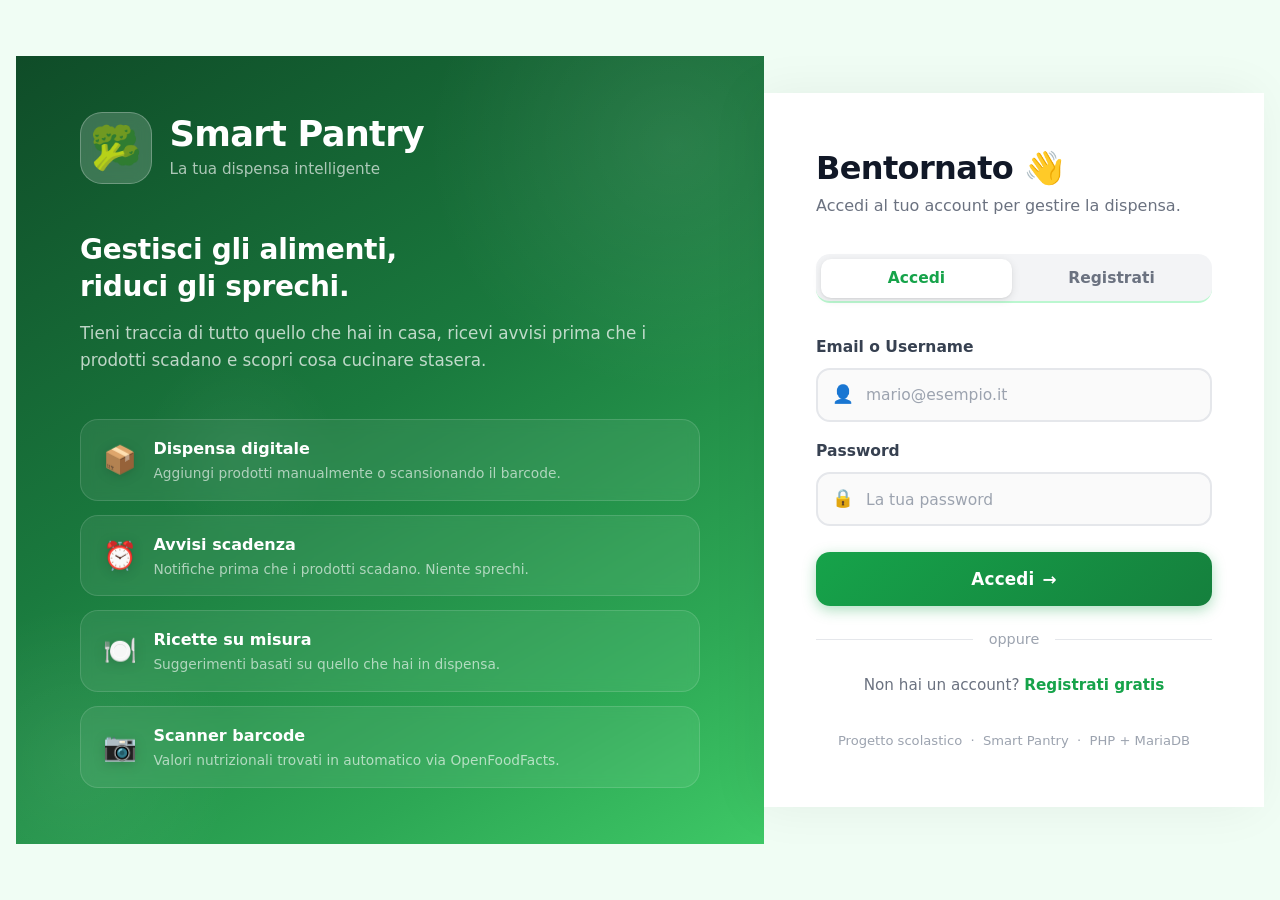
==== commit 8838443c: "Redesign login/register page with modern minimalist UI - Larger, more readable fonts (h2: 2rem, labe" ====
--- a/frontend/index.html
+++ b/frontend/index.html
@@ -6,253 +6,448 @@
     <title>Smart Pantry — Gestisci la tua dispensa</title>
     <link rel="stylesheet" href="css/style.css">
     <style>
-        /* ---- Layout pagina di accesso ---- */
+        /* ========================================================
+           LOGIN PAGE — design moderno e minimalista
+           ======================================================== */
+
+        @keyframes slideUp {
+            from { opacity: 0; transform: translateY(28px); }
+            to   { opacity: 1; transform: translateY(0); }
+        }
+        @keyframes fadeIn {
+            from { opacity: 0; }
+            to   { opacity: 1; }
+        }
+        @keyframes ripple {
+            to { transform: scale(4); opacity: 0; }
+        }
+        @keyframes pulseGlow {
+            0%, 100% { box-shadow: 0 4px 20px rgba(22,163,74,0.35); }
+            50%       { box-shadow: 0 4px 32px rgba(22,163,74,0.65); }
+        }
+        @keyframes float {
+            0%, 100% { transform: translateY(0px); }
+            50%       { transform: translateY(-8px); }
+        }
+        @keyframes shimmer {
+            0%   { background-position: -200% center; }
+            100% { background-position: 200% center; }
+        }
+
+        /* ---- Reset pagina ---- */
         .auth-page {
             display: flex;
             min-height: 100vh;
-            background: #f8f9fa;
-        }
-
-        /* Pannello sinistro: branding */
+            background: #f0fdf4;
+            font-family: -apple-system, BlinkMacSystemFont, 'Segoe UI', system-ui, sans-serif;
+        }
+
+        /* ---- Pannello sinistro: branding ---- */
         .auth-branding {
             flex: 1;
-            background: linear-gradient(145deg, #1a5c34 0%, #2d8a4e 55%, #3da860 100%);
+            background: linear-gradient(150deg, #0f4c28 0%, #1a7a3e 45%, #2da855 80%, #3ec866 100%);
             display: flex;
             flex-direction: column;
             justify-content: center;
-            padding: 3rem 3.5rem;
+            padding: 3.5rem 4rem;
             position: relative;
             overflow: hidden;
-        }
-
-        /* Cerchi decorativi di sfondo */
-        .auth-branding::before,
+            animation: fadeIn 0.8s ease both;
+        }
+
+        /* Blob decorativi */
+        .auth-branding::before {
+            content: '';
+            position: absolute;
+            width: 500px; height: 500px;
+            top: -160px; right: -160px;
+            border-radius: 50%;
+            background: radial-gradient(circle, rgba(255,255,255,0.08) 0%, transparent 70%);
+        }
         .auth-branding::after {
             content: '';
             position: absolute;
+            width: 320px; height: 320px;
+            bottom: -80px; left: -100px;
             border-radius: 50%;
-            background: rgba(255,255,255,0.05);
-        }
-        .auth-branding::before {
-            width: 400px; height: 400px;
-            top: -100px; right: -120px;
-        }
-        .auth-branding::after {
-            width: 260px; height: 260px;
-            bottom: -60px; left: -80px;
-        }
-
-        .brand-content { position: relative; z-index: 1; }
-
+            background: radial-gradient(circle, rgba(255,255,255,0.06) 0%, transparent 70%);
+        }
+
+        /* Pallino decorativo in mezzo */
+        .brand-blob {
+            position: absolute;
+            width: 200px; height: 200px;
+            top: 50%; left: 30%;
+            transform: translate(-50%, -50%);
+            border-radius: 50%;
+            background: radial-gradient(circle, rgba(255,255,255,0.04) 0%, transparent 70%);
+        }
+
+        .brand-content {
+            position: relative;
+            z-index: 1;
+        }
+
+        /* Logo */
         .brand-logo {
             display: flex;
             align-items: center;
-            gap: 1rem;
-            margin-bottom: 2.5rem;
+            gap: 1.1rem;
+            margin-bottom: 3rem;
         }
         .brand-logo .icon {
-            font-size: 3rem;
-            background: rgba(255,255,255,0.15);
-            border-radius: 18px;
-            width: 70px; height: 70px;
+            font-size: 2.6rem;
+            background: rgba(255,255,255,0.18);
+            border-radius: 22px;
+            width: 72px; height: 72px;
             display: flex; align-items: center; justify-content: center;
-            backdrop-filter: blur(4px);
+            backdrop-filter: blur(8px);
+            border: 1px solid rgba(255,255,255,0.25);
+            animation: float 4s ease-in-out infinite;
         }
         .brand-logo h1 {
-            font-size: 2rem;
+            font-size: 2.2rem;
             font-weight: 800;
             color: #fff;
             line-height: 1.1;
+            letter-spacing: -0.02em;
         }
         .brand-logo p {
-            color: rgba(255,255,255,0.7);
-            font-size: 0.9rem;
-            margin-top: 0.25rem;
+            color: rgba(255,255,255,0.65);
+            font-size: 0.95rem;
+            margin-top: 0.2rem;
         }
 
         .brand-tagline {
-            font-size: 1.55rem;
+            font-size: 1.75rem;
             font-weight: 700;
             color: #fff;
-            line-height: 1.35;
-            margin-bottom: 1rem;
+            line-height: 1.3;
+            margin-bottom: 0.9rem;
+            letter-spacing: -0.01em;
         }
         .brand-sub {
-            color: rgba(255,255,255,0.75);
-            font-size: 1rem;
-            line-height: 1.6;
-            margin-bottom: 2.5rem;
-        }
-
-        /* Features list */
-        .features { display: flex; flex-direction: column; gap: 1rem; }
+            color: rgba(255,255,255,0.72);
+            font-size: 1.05rem;
+            line-height: 1.65;
+            margin-bottom: 2.75rem;
+        }
+
+        /* Feature list */
+        .features { display: flex; flex-direction: column; gap: 0.85rem; }
 
         .feature-item {
             display: flex;
-            align-items: flex-start;
+            align-items: center;
             gap: 1rem;
-            background: rgba(255,255,255,0.08);
-            border: 1px solid rgba(255,255,255,0.12);
-            border-radius: 14px;
-            padding: 1rem 1.25rem;
-            backdrop-filter: blur(4px);
-            transition: background 0.2s;
-        }
-        .feature-item:hover { background: rgba(255,255,255,0.14); }
-
+            background: rgba(255,255,255,0.07);
+            border: 1px solid rgba(255,255,255,0.13);
+            border-radius: 18px;
+            padding: 1rem 1.4rem;
+            backdrop-filter: blur(6px);
+            transition: background 0.25s, transform 0.25s;
+            cursor: default;
+        }
+        .feature-item:hover {
+            background: rgba(255,255,255,0.14);
+            transform: translateX(4px);
+        }
         .feature-icon {
-            font-size: 1.6rem;
+            font-size: 1.7rem;
             flex-shrink: 0;
-            margin-top: 0.1rem;
+            filter: drop-shadow(0 2px 6px rgba(0,0,0,0.15));
         }
         .feature-text h3 {
-            font-size: 0.95rem;
+            font-size: 1rem;
             font-weight: 700;
             color: #fff;
-            margin-bottom: 0.2rem;
+            margin-bottom: 0.15rem;
         }
         .feature-text p {
-            font-size: 0.82rem;
-            color: rgba(255,255,255,0.65);
-            line-height: 1.4;
-        }
-
-        /* Pannello destro: form */
+            font-size: 0.86rem;
+            color: rgba(255,255,255,0.62);
+            line-height: 1.45;
+        }
+
+        /* ---- Pannello destro: form ---- */
         .auth-panel {
-            width: 460px;
+            width: 500px;
             flex-shrink: 0;
             display: flex;
             flex-direction: column;
             justify-content: center;
             background: #fff;
-            padding: 3rem 2.75rem;
-            box-shadow: -4px 0 40px rgba(0,0,0,0.07);
-        }
-
-        .panel-header { margin-bottom: 2rem; }
+            padding: 3.5rem 3.25rem;
+            box-shadow: -8px 0 48px rgba(0,0,0,0.06);
+            overflow-y: auto;
+            animation: slideUp 0.55s cubic-bezier(0.22, 1, 0.36, 1) both;
+        }
+
+        /* Header pannello */
+        .panel-header {
+            margin-bottom: 2.25rem;
+        }
         .panel-header h2 {
-            font-size: 1.6rem;
+            font-size: 2rem;
             font-weight: 800;
-            color: var(--text);
-            margin-bottom: 0.35rem;
+            color: #111827;
+            margin-bottom: 0.4rem;
+            letter-spacing: -0.02em;
+            line-height: 1.2;
         }
         .panel-header p {
-            color: var(--text-light);
-            font-size: 0.9rem;
-        }
-
-        /* Tab stile pillola */
+            color: #6b7280;
+            font-size: 1rem;
+            line-height: 1.5;
+        }
+
+        /* ---- Tab pillola ---- */
         .auth-tabs {
             display: flex;
-            background: var(--bg);
-            border-radius: 10px;
-            padding: 4px;
-            margin-bottom: 1.75rem;
-            border: none;
+            background: #f3f4f6;
+            border-radius: 14px;
+            padding: 5px;
+            margin-bottom: 2rem;
             gap: 4px;
         }
         .auth-tab {
             flex: 1;
-            padding: 0.6rem 1rem;
+            padding: 0.65rem 1rem;
             background: transparent;
             border: none;
-            border-radius: 7px;
-            font-size: 0.9rem;
+            border-radius: 10px;
+            font-size: 0.97rem;
             font-weight: 600;
-            color: var(--text-light);
+            color: #6b7280;
             cursor: pointer;
-            transition: all 0.2s;
-            margin: 0;
+            transition: all 0.22s cubic-bezier(0.4, 0, 0.2, 1);
+        }
+        .auth-tab:hover:not(.active) {
+            color: #374151;
+            background: rgba(255,255,255,0.6);
         }
         .auth-tab.active {
             background: #fff;
             color: var(--primary);
-            box-shadow: 0 1px 4px rgba(0,0,0,0.12);
-        }
-
-        /* Form */
+            box-shadow: 0 2px 8px rgba(0,0,0,0.1), 0 1px 2px rgba(0,0,0,0.06);
+        }
+
+        /* ---- Form generico ---- */
         .hidden { display: none !important; }
 
+        .auth-form {
+            animation: slideUp 0.4s cubic-bezier(0.22, 1, 0.36, 1) both;
+        }
+
+        /* Label più grandi */
+        .auth-panel .form-label {
+            font-size: 0.97rem;
+            font-weight: 600;
+            color: #374151;
+            margin-bottom: 0.5rem;
+        }
+
+        /* Input più grandi e arrotondati */
+        .auth-panel .form-control {
+            height: 54px;
+            padding: 0 1.1rem;
+            border: 2px solid #e5e7eb;
+            border-radius: 14px;
+            font-size: 1.02rem;
+            color: #111827;
+            background: #fafafa;
+            transition: border-color 0.2s, box-shadow 0.2s, background 0.2s;
+            outline: none;
+        }
+        .auth-panel .form-control:focus {
+            border-color: #16a34a;
+            background: #fff;
+            box-shadow: 0 0 0 4px rgba(22,163,74,0.1);
+        }
+        .auth-panel .form-control::placeholder {
+            color: #9ca3af;
+            font-size: 0.97rem;
+        }
+
+        /* Input con icona — padding sinistra */
+        .input-icon-wrap { position: relative; }
+        .input-icon-wrap .form-control { padding-left: 3rem; }
+        .input-icon {
+            position: absolute;
+            left: 1rem;
+            top: 50%;
+            transform: translateY(-50%);
+            font-size: 1.1rem;
+            pointer-events: none;
+            line-height: 1;
+        }
+
+        /* Errore form */
         .form-error {
-            background: var(--danger-bg);
-            border: 1px solid #ef9a9a;
-            border-radius: var(--radius-sm);
-            color: #c62828;
-            padding: 0.65rem 0.9rem;
-            font-size: 0.875rem;
-            margin-bottom: 1rem;
+            background: #fef2f2;
+            border: 1.5px solid #fca5a5;
+            border-radius: 12px;
+            color: #dc2626;
+            padding: 0.75rem 1rem;
+            font-size: 0.95rem;
+            margin-bottom: 1.25rem;
             display: flex;
             align-items: center;
-            gap: 0.5rem;
-        }
-        .form-error::before { content: '⚠️'; font-size: 1rem; }
-
+            gap: 0.6rem;
+            animation: slideUp 0.25s ease both;
+        }
+        .form-error::before { content: '⚠️'; font-size: 1.05rem; flex-shrink: 0; }
+
+        /* Divisore "oppure" */
         .auth-divider {
             display: flex;
             align-items: center;
-            gap: 0.75rem;
-            margin: 1.25rem 0;
-            color: var(--text-muted);
-            font-size: 0.82rem;
+            gap: 1rem;
+            margin: 1.4rem 0;
+            color: #9ca3af;
+            font-size: 0.9rem;
         }
         .auth-divider::before,
         .auth-divider::after {
             content: '';
             flex: 1;
             height: 1px;
-            background: var(--border);
-        }
-
-        /* Input con icona */
-        .input-icon-wrap { position: relative; }
-        .input-icon-wrap .form-control { padding-left: 2.6rem; }
-        .input-icon {
+            background: #e5e7eb;
+        }
+
+        /* ---- Pulsanti con animazioni ---- */
+        .auth-btn-primary {
+            position: relative;
+            overflow: hidden;
+            width: 100%;
+            height: 54px;
+            background: linear-gradient(135deg, #16a34a, #15803d);
+            color: #fff;
+            border: none;
+            border-radius: 14px;
+            font-size: 1.05rem;
+            font-weight: 700;
+            cursor: pointer;
+            letter-spacing: 0.01em;
+            margin-top: 0.5rem;
+            transition: transform 0.18s cubic-bezier(0.4, 0, 0.2, 1),
+                        box-shadow 0.18s cubic-bezier(0.4, 0, 0.2, 1),
+                        background 0.18s;
+            box-shadow: 0 4px 14px rgba(22,163,74,0.35);
+        }
+        .auth-btn-primary:hover {
+            transform: translateY(-2px);
+            box-shadow: 0 8px 24px rgba(22,163,74,0.45);
+            background: linear-gradient(135deg, #22c55e, #16a34a);
+        }
+        .auth-btn-primary:active {
+            transform: translateY(0px) scale(0.98);
+            box-shadow: 0 2px 8px rgba(22,163,74,0.3);
+        }
+        .auth-btn-primary:disabled {
+            opacity: 0.6;
+            cursor: not-allowed;
+            transform: none;
+            box-shadow: none;
+        }
+
+        /* Ripple effect */
+        .ripple-circle {
             position: absolute;
-            left: 0.9rem;
-            top: 50%;
-            transform: translateY(-50%);
-            font-size: 1rem;
+            border-radius: 50%;
+            background: rgba(255,255,255,0.35);
+            width: 80px; height: 80px;
+            margin-top: -40px; margin-left: -40px;
+            animation: ripple 0.6s linear;
             pointer-events: none;
         }
 
-        /* Footer della pagina */
-        .auth-footer {
-            margin-top: 1.5rem;
+        /* Testo nel bottone con freccia animata */
+        .auth-btn-primary .btn-text { display: flex; align-items: center; justify-content: center; gap: 0.5rem; }
+        .auth-btn-primary .btn-arrow {
+            display: inline-block;
+            transition: transform 0.2s;
+        }
+        .auth-btn-primary:hover .btn-arrow { transform: translateX(4px); }
+
+        /* Loading spinner nel bottone */
+        .auth-btn-primary.loading .btn-text { display: none; }
+        .auth-btn-primary .btn-spinner {
+            display: none;
+            width: 22px; height: 22px;
+            border: 3px solid rgba(255,255,255,0.35);
+            border-top-color: #fff;
+            border-radius: 50%;
+            animation: spin 0.7s linear infinite;
+        }
+        .auth-btn-primary.loading .btn-spinner { display: block; }
+        @keyframes spin { to { transform: rotate(360deg); } }
+
+        /* Link tab switch */
+        .switch-link {
             text-align: center;
-            font-size: 0.8rem;
-            color: var(--text-muted);
-        }
-
-        /* Password strength indicator */
+            font-size: 0.95rem;
+            color: #6b7280;
+        }
+        .switch-link a {
+            font-weight: 700;
+            color: #16a34a;
+            text-decoration: none;
+            transition: color 0.15s;
+        }
+        .switch-link a:hover { color: #15803d; text-decoration: underline; }
+
+        /* Hint e strength */
+        .form-hint {
+            font-size: 0.82rem;
+            color: #9ca3af;
+            margin-top: 0.3rem;
+        }
         .password-strength {
-            height: 4px;
-            border-radius: 2px;
-            margin-top: 0.4rem;
-            background: var(--border);
+            height: 5px;
+            border-radius: 3px;
+            margin-top: 0.5rem;
+            background: #e5e7eb;
             overflow: hidden;
         }
         .strength-fill {
             height: 100%;
-            border-radius: 2px;
-            transition: width 0.3s, background 0.3s;
+            border-radius: 3px;
+            transition: width 0.35s cubic-bezier(0.4, 0, 0.2, 1), background 0.35s;
             width: 0%;
         }
-        .strength-fill.weak   { background: var(--danger);  width: 33%; }
-        .strength-fill.medium { background: var(--warning); width: 66%; }
-        .strength-fill.strong { background: var(--success); width: 100%; }
+        .strength-fill.weak   { background: #ef4444; width: 33%; }
+        .strength-fill.medium { background: #f59e0b; width: 66%; }
+        .strength-fill.strong { background: #22c55e; width: 100%; }
         .strength-label {
-            font-size: 0.75rem;
-            margin-top: 0.25rem;
-            color: var(--text-light);
-        }
-
-        /* Responsive: nasconde il branding su schermi piccoli */
-        @media (max-width: 900px) {
+            font-size: 0.8rem;
+            margin-top: 0.3rem;
+            color: #6b7280;
+            min-height: 1.2em;
+        }
+
+        /* Footer */
+        .auth-footer {
+            margin-top: 2rem;
+            text-align: center;
+            font-size: 0.82rem;
+            color: #9ca3af;
+        }
+
+        /* ---- Responsive ---- */
+        @media (max-width: 960px) {
             .auth-branding { display: none; }
-            .auth-panel    { width: 100%; padding: 2rem 1.5rem; box-shadow: none; }
+            .auth-panel {
+                width: 100%;
+                padding: 2.5rem 1.75rem;
+                box-shadow: none;
+                justify-content: flex-start;
+                padding-top: 4rem;
+            }
         }
         @media (max-width: 480px) {
-            .auth-panel { padding: 1.5rem 1.25rem; }
+            .auth-panel { padding: 2rem 1.25rem; }
+            .panel-header h2 { font-size: 1.7rem; }
         }
     </style>
 </head>
@@ -260,7 +455,9 @@
 
     <!-- ===== Pannello sinistro: branding ===== -->
     <section class="auth-branding">
+        <div class="brand-blob"></div>
         <div class="brand-content">
+
             <div class="brand-logo">
                 <div class="icon">🥦</div>
                 <div>
@@ -280,36 +477,38 @@
                     <span class="feature-icon">📦</span>
                     <div class="feature-text">
                         <h3>Dispensa digitale</h3>
-                        <p>Aggiungi prodotti manualmente o scansionando il barcode in un secondo.</p>
+                        <p>Aggiungi prodotti manualmente o scansionando il barcode.</p>
                     </div>
                 </div>
                 <div class="feature-item">
                     <span class="feature-icon">⏰</span>
                     <div class="feature-text">
                         <h3>Avvisi scadenza</h3>
-                        <p>Ricevi notifiche quando un prodotto sta per scadere. Niente sprechi.</p>
+                        <p>Notifiche prima che i prodotti scadano. Niente sprechi.</p>
                     </div>
                 </div>
                 <div class="feature-item">
                     <span class="feature-icon">🍽️</span>
                     <div class="feature-text">
                         <h3>Ricette su misura</h3>
-                        <p>Ricevi suggerimenti basati su quello che hai, cerca qualsiasi piatto.</p>
+                        <p>Suggerimenti basati su quello che hai in dispensa.</p>
                     </div>
                 </div>
                 <div class="feature-item">
                     <span class="feature-icon">📷</span>
                     <div class="feature-text">
                         <h3>Scanner barcode</h3>
-                        <p>Dati nutrizionali e prodotto trovati automaticamente tramite OpenFoodFacts.</p>
+                        <p>Valori nutrizionali trovati in automatico via OpenFoodFacts.</p>
                     </div>
                 </div>
             </div>
+
         </div>
     </section>
 
     <!-- ===== Pannello destro: form ===== -->
     <section class="auth-panel">
+
         <div class="panel-header">
             <h2 id="panel-title">Bentornato 👋</h2>
             <p id="panel-sub">Accedi al tuo account per gestire la dispensa.</p>
@@ -343,15 +542,16 @@
                 </div>
             </div>
 
-            <button type="submit" class="btn btn-primary btn-full btn-lg" style="margin-top: 0.5rem;">
-                Accedi →
+            <button type="submit" class="auth-btn-primary" id="btn-login-submit">
+                <span class="btn-text">Accedi <span class="btn-arrow">→</span></span>
+                <span class="btn-spinner"></span>
             </button>
 
             <div class="auth-divider">oppure</div>
 
-            <p style="text-align:center; font-size: 0.88rem; color: var(--text-light);">
+            <p class="switch-link">
                 Non hai un account?
-                <a href="#" onclick="switchTab('register')" style="font-weight: 700;">Registrati gratis</a>
+                <a href="#" onclick="switchTab('register'); return false;">Registrati gratis</a>
             </p>
         </form>
 
@@ -364,7 +564,8 @@
                 <div class="input-icon-wrap">
                     <span class="input-icon">👤</span>
                     <input class="form-control" type="text" id="reg-username"
-                           placeholder="mario_rossi" autocomplete="username" required minlength="3" maxlength="50">
+                           placeholder="mario_rossi" autocomplete="username"
+                           required minlength="3" maxlength="50">
                 </div>
                 <div class="form-hint">Da 3 a 50 caratteri, senza spazi</div>
             </div>
@@ -386,7 +587,9 @@
                            placeholder="Minimo 6 caratteri" autocomplete="new-password"
                            required minlength="6" oninput="checkPasswordStrength(this.value)">
                 </div>
-                <div class="password-strength"><div class="strength-fill" id="strength-fill"></div></div>
+                <div class="password-strength">
+                    <div class="strength-fill" id="strength-fill"></div>
+                </div>
                 <div class="strength-label" id="strength-label"></div>
             </div>
 
@@ -399,15 +602,16 @@
                 </div>
             </div>
 
-            <button type="submit" class="btn btn-primary btn-full btn-lg" style="margin-top: 0.5rem;">
-                Crea account →
+            <button type="submit" class="auth-btn-primary" id="btn-register-submit">
+                <span class="btn-text">Crea account <span class="btn-arrow">→</span></span>
+                <span class="btn-spinner"></span>
             </button>
 
             <div class="auth-divider">oppure</div>
 
-            <p style="text-align:center; font-size: 0.88rem; color: var(--text-light);">
+            <p class="switch-link">
                 Hai già un account?
-                <a href="#" onclick="switchTab('login')" style="font-weight: 700;">Accedi</a>
+                <a href="#" onclick="switchTab('login'); return false;">Accedi</a>
             </p>
         </form>
 
@@ -419,16 +623,24 @@
 <script src="js/api.js"></script>
 <script src="js/auth.js"></script>
 <script>
-    /** Aggiorna i titoli del pannello al cambio tab */
+    /* ---- Testi pannello per tab ---- */
     const panelTitles = {
         login:    ['Bentornato 👋',       'Accedi al tuo account per gestire la dispensa.'],
         register: ['Crea il tuo account', 'Registrati gratis e inizia subito a gestire la dispensa.']
     };
 
     function switchTab(tab) {
-        document.querySelectorAll('.auth-tab').forEach(t => t.classList.toggle('active', t.dataset.tab === tab));
+        document.querySelectorAll('.auth-tab').forEach(t =>
+            t.classList.toggle('active', t.dataset.tab === tab));
         document.querySelectorAll('.auth-form').forEach(f => f.classList.add('hidden'));
-        document.getElementById(`form-${tab}`)?.classList.remove('hidden');
+        const form = document.getElementById(`form-${tab}`);
+        if (form) {
+            form.classList.remove('hidden');
+            // Restart animation
+            form.style.animation = 'none';
+            form.offsetHeight; // reflow
+            form.style.animation = '';
+        }
         document.getElementById('panel-title').textContent = panelTitles[tab][0];
         document.getElementById('panel-sub').textContent   = panelTitles[tab][1];
     }
@@ -437,17 +649,55 @@
         btn.addEventListener('click', () => switchTab(btn.dataset.tab));
     });
 
-    /** Indicatore forza password */
+    /* ---- Ripple sui pulsanti ---- */
+    document.querySelectorAll('.auth-btn-primary').forEach(btn => {
+        btn.addEventListener('click', function(e) {
+            const rect   = this.getBoundingClientRect();
+            const circle = document.createElement('span');
+            circle.className = 'ripple-circle';
+            circle.style.left = (e.clientX - rect.left) + 'px';
+            circle.style.top  = (e.clientY - rect.top)  + 'px';
+            this.appendChild(circle);
+            circle.addEventListener('animationend', () => circle.remove());
+        });
+    });
+
+    /* ---- Loading state dei pulsanti (override auth.js) ---- */
+    function setButtonLoading(btn, loading) {
+        if (!btn) return;
+        btn.disabled = loading;
+        if (loading) {
+            btn.classList.add('loading');
+        } else {
+            btn.classList.remove('loading');
+        }
+    }
+
+    /* ---- Indicatore forza password ---- */
     function checkPasswordStrength(val) {
         const fill  = document.getElementById('strength-fill');
         const label = document.getElementById('strength-label');
         if (!fill || !label) return;
-        if (val.length === 0) { fill.className = 'strength-fill'; fill.style.width = '0'; label.textContent = ''; return; }
+        if (!val) {
+            fill.className = 'strength-fill';
+            label.textContent = '';
+            return;
+        }
         const strong = val.length >= 10 && /[A-Z]/.test(val) && /[0-9]/.test(val) && /[^A-Za-z0-9]/.test(val);
         const medium = val.length >= 6  && (/[A-Z]/.test(val) || /[0-9]/.test(val));
-        if (strong) { fill.className = 'strength-fill strong'; label.textContent = '✓ Password forte'; }
-        else if (medium) { fill.className = 'strength-fill medium'; label.textContent = 'Password media — aggiungi numeri o simboli'; }
-        else { fill.className = 'strength-fill weak'; label.textContent = 'Password debole'; }
+        if (strong) {
+            fill.className = 'strength-fill strong';
+            label.textContent = '✓ Password forte';
+            label.style.color = '#16a34a';
+        } else if (medium) {
+            fill.className = 'strength-fill medium';
+            label.textContent = 'Password media — aggiungi numeri o simboli';
+            label.style.color = '#d97706';
+        } else {
+            fill.className = 'strength-fill weak';
+            label.textContent = 'Password debole';
+            label.style.color = '#dc2626';
+        }
     }
 </script>
 </body>
--- a/frontend/css/style.css
+++ b/frontend/css/style.css
@@ -1,46 +1,58 @@
 /* ============================================================
-   Smart Pantry — Foglio di stile principale
+   Smart Pantry — Foglio di stile principale v3
    CSS vanilla con variabili custom, nessun framework
    ============================================================ */
 
 /* ---------- Variabili colore e tema ---------- */
 :root {
-    --primary:        #2d8a4e;
-    --primary-dark:   #1e6038;
-    --primary-light:  #4caf72;
-    --primary-bg:     #f0f7f4;
-
-    --accent:         #ff6b35;
-    --warning:        #ffa726;
-    --warning-bg:     #fff8e1;
-    --danger:         #ef5350;
-    --danger-bg:      #ffebee;
-    --success:        #43a047;
-    --success-bg:     #e8f5e9;
-    --info:           #1e88e5;
-    --info-bg:        #e3f2fd;
-
-    --text:           #2c3e50;
-    --text-light:     #7f8c8d;
-    --text-muted:     #b0bec5;
-    --border:         #e0e0e0;
-    --border-light:   #f5f5f5;
+    /* Palette verde principale */
+    --primary:        #16a34a;
+    --primary-dark:   #14532d;
+    --primary-light:  #22c55e;
+    --primary-bg:     #dcfce7;
+
+    /* Sfumature background */
+    --green-50:       #f0fdf4;
+    --green-100:      #dcfce7;
+    --green-150:      #bbf7d0;
+    --green-200:      #86efac;
+    --green-300:      #4ade80;
+    --green-700:      #15803d;
+    --green-900:      #14532d;   /* drawer scuro */
+
+    --accent:         #f97316;
+    --warning:        #f59e0b;
+    --warning-bg:     #fffbeb;
+    --danger:         #ef4444;
+    --danger-bg:      #fef2f2;
+    --success:        #22c55e;
+    --success-bg:     #f0fdf4;
+    --info:           #3b82f6;
+    --info-bg:        #eff6ff;
+
+    --text:           #0f2d1a;
+    --text-light:     #374c3a;
+    --text-muted:     #6b8c72;
+    --border:         #bbf7d0;
+    --border-light:   #dcfce7;
     --white:          #ffffff;
-    --bg:             #f8f9fa;
-
-    --shadow-sm:      0 1px 3px rgba(0,0,0,0.08);
-    --shadow:         0 2px 8px rgba(0,0,0,0.10);
-    --shadow-md:      0 4px 16px rgba(0,0,0,0.12);
-    --shadow-lg:      0 8px 32px rgba(0,0,0,0.15);
-
-    --radius-sm:      6px;
-    --radius:         10px;
-    --radius-lg:      16px;
+    --bg:             #e8f5e9;         /* sfondo verde chiaro visibile */
+    --bg-2:           #c8e6c9;
+
+    --shadow-sm:      0 1px 4px rgba(0,0,0,0.07);
+    --shadow:         0 4px 16px rgba(0,0,0,0.09), 0 1px 4px rgba(0,0,0,0.05);
+    --shadow-md:      0 8px 28px rgba(0,0,0,0.12), 0 2px 8px rgba(0,0,0,0.06);
+    --shadow-lg:      0 20px 48px rgba(0,0,0,0.14), 0 6px 16px rgba(0,0,0,0.07);
+
+    --radius-sm:      10px;
+    --radius:         16px;
+    --radius-lg:      22px;
     --radius-full:    9999px;
 
-    --nav-width:      240px;
-    --topbar-height:  60px;
+    --nav-width:      256px;
+    --topbar-height:  64px;
     --transition:     0.2s ease;
+    --transition-med: 0.3s cubic-bezier(0.4, 0, 0.2, 1);
 }
 
 /* ---------- Reset e base ---------- */
@@ -57,10 +69,25 @@
 
 body {
     font-family: 'Segoe UI', system-ui, -apple-system, sans-serif;
-    background: var(--bg);
+    background: linear-gradient(160deg, #d4edda 0%, #e8f5e9 40%, #c8e6c9 100%);
+    background-attachment: fixed;
     color: var(--text);
     line-height: 1.6;
     min-height: 100vh;
+}
+
+/* ---------- Animazioni ---------- */
+@keyframes fadeInUp {
+    from { opacity: 0; transform: translateY(18px); }
+    to   { opacity: 1; transform: translateY(0); }
+}
+@keyframes fadeIn {
+    from { opacity: 0; }
+    to   { opacity: 1; }
+}
+@keyframes scaleIn {
+    from { opacity: 0; transform: scale(0.95); }
+    to   { opacity: 1; transform: scale(1); }
 }
 
 a {
@@ -154,172 +181,208 @@
     border-bottom-color: var(--primary);
 }
 
-/* ---------- Layout principale (app) ---------- */
-.app-layout {
-    display: flex;
-    min-height: 100vh;
-}
-
-/* ---------- Sidebar navigazione ---------- */
-.sidebar {
-    width: var(--nav-width);
-    background: var(--primary-dark);
-    color: var(--white);
-    display: flex;
-    flex-direction: column;
+/* ---------- Drawer navigazione (hamburger) ---------- */
+.drawer {
     position: fixed;
     top: 0;
     left: 0;
     height: 100vh;
-    z-index: 100;
-    transition: transform var(--transition);
-}
-
-.sidebar-logo {
-    padding: 1.5rem 1.25rem;
+    width: var(--nav-width);
+    background: var(--green-900);
+    color: var(--white);
+    display: flex;
+    flex-direction: column;
+    z-index: 1000;
+    transform: translateX(-100%);
+    transition: transform 0.32s cubic-bezier(0.4, 0, 0.2, 1);
+    box-shadow: 4px 0 24px rgba(0,0,0,0.25);
+}
+
+.drawer.open {
+    transform: translateX(0);
+}
+
+.drawer-overlay {
+    position: fixed;
+    inset: 0;
+    background: rgba(0,0,0,0.45);
+    z-index: 999;
+    opacity: 0;
+    pointer-events: none;
+    transition: opacity 0.32s ease;
+    backdrop-filter: blur(2px);
+}
+
+.drawer-overlay.active {
+    opacity: 1;
+    pointer-events: all;
+}
+
+.drawer-header {
+    display: flex;
+    align-items: center;
+    justify-content: space-between;
+    padding: 1.25rem 1.25rem 1.25rem 1.5rem;
     border-bottom: 1px solid rgba(255,255,255,0.1);
+    background: rgba(0,0,0,0.15);
+}
+
+.drawer-brand {
     display: flex;
     align-items: center;
     gap: 0.75rem;
 }
 
-.sidebar-logo .logo-icon {
-    font-size: 1.8rem;
-}
-
-.sidebar-logo h2 {
-    font-size: 1.1rem;
+.brand-mark {
+    width: 32px;
+    height: 32px;
+    background: var(--primary-light);
+    border-radius: 8px;
+    flex-shrink: 0;
+}
+
+.drawer-brand span {
+    font-size: 1.05rem;
     font-weight: 700;
     color: var(--white);
 }
 
-.sidebar-nav {
+.drawer-close {
+    background: none;
+    border: none;
+    color: rgba(255,255,255,0.6);
+    font-size: 1.5rem;
+    line-height: 1;
+    cursor: pointer;
+    padding: 0.25rem;
+    border-radius: 6px;
+    transition: color var(--transition), background var(--transition);
+}
+
+.drawer-close:hover {
+    color: var(--white);
+    background: rgba(255,255,255,0.1);
+}
+
+.drawer-nav {
     flex: 1;
     padding: 1rem 0;
     overflow-y: auto;
 }
 
-.nav-item {
-    display: flex;
-    align-items: center;
-    gap: 0.75rem;
-    padding: 0.85rem 1.25rem;
-    color: rgba(255,255,255,0.75);
+.nav-link {
+    display: flex;
+    align-items: center;
+    padding: 0.85rem 1.5rem;
+    color: rgba(255,255,255,0.72);
     font-size: 0.95rem;
     font-weight: 500;
+    text-decoration: none;
+    border-left: 3px solid transparent;
     transition: all var(--transition);
-    border-left: 3px solid transparent;
-    text-decoration: none;
-}
-
-.nav-item:hover {
+}
+
+.nav-link:hover {
     background: rgba(255,255,255,0.08);
     color: var(--white);
     text-decoration: none;
 }
 
-.nav-item.active {
+.nav-link.active {
     background: rgba(255,255,255,0.12);
     color: var(--white);
     border-left-color: var(--primary-light);
-}
-
-.nav-item .nav-icon {
-    font-size: 1.2rem;
-    width: 1.5rem;
-    text-align: center;
-    flex-shrink: 0;
-}
-
-.nav-badge {
-    margin-left: auto;
-    background: var(--danger);
-    color: white;
-    font-size: 0.7rem;
-    font-weight: 700;
-    padding: 0.15rem 0.45rem;
-    border-radius: var(--radius-full);
-    min-width: 1.25rem;
-    text-align: center;
-}
-
-.sidebar-footer {
+    font-weight: 600;
+}
+
+.drawer-footer {
     padding: 1rem 1.25rem;
     border-top: 1px solid rgba(255,255,255,0.1);
-}
-
-.sidebar-user {
-    display: flex;
-    align-items: center;
+    display: flex;
+    align-items: center;
+    justify-content: space-between;
     gap: 0.75rem;
-    margin-bottom: 0.75rem;
+}
+
+.user-chip {
+    display: flex;
+    align-items: center;
+    gap: 0.6rem;
+    min-width: 0;
 }
 
 .user-avatar {
-    width: 36px;
-    height: 36px;
+    width: 34px;
+    height: 34px;
     border-radius: 50%;
     background: var(--primary-light);
     display: flex;
     align-items: center;
     justify-content: center;
     font-weight: 700;
-    font-size: 1rem;
+    font-size: 0.9rem;
     color: white;
     flex-shrink: 0;
 }
 
-.user-info {
-    flex: 1;
-    min-width: 0;
-}
-
 .user-name {
+    font-size: 0.88rem;
     font-weight: 600;
-    font-size: 0.9rem;
-    color: var(--white);
+    color: rgba(255,255,255,0.85);
     white-space: nowrap;
     overflow: hidden;
     text-overflow: ellipsis;
 }
 
-.user-email {
-    font-size: 0.75rem;
-    color: rgba(255,255,255,0.55);
-    white-space: nowrap;
-    overflow: hidden;
-    text-overflow: ellipsis;
-}
-
-/* ---------- Contenuto principale ---------- */
-.main-content {
-    margin-left: var(--nav-width);
-    flex: 1;
+/* ---------- Layout principale (senza sidebar fissa) ---------- */
+.app {
+    min-height: 100vh;
     display: flex;
     flex-direction: column;
-    min-height: 100vh;
-}
+}
+
+/* Compatibilità con vecchio .app-layout + .main-content */
+.app-layout { display: flex; min-height: 100vh; }
+.main-content { margin-left: var(--nav-width); flex: 1; display: flex; flex-direction: column; min-height: 100vh; }
 
 .topbar {
     height: var(--topbar-height);
-    background: var(--white);
-    border-bottom: 1px solid var(--border);
-    display: flex;
-    align-items: center;
-    padding: 0 1.5rem;
+    background: linear-gradient(135deg, #14532d 0%, #15803d 100%);
+    border-bottom: none;
+    box-shadow: 0 2px 12px rgba(0,0,0,0.18);
+    display: flex;
+    align-items: center;
+    padding: 0 2rem;
     position: sticky;
     top: 0;
     z-index: 50;
     gap: 1rem;
 }
 
+.page-title {
+    font-size: 1.3rem;
+    font-weight: 700;
+    color: #ffffff !important;
+    flex: 1;
+}
+
 .topbar-title {
-    font-size: 1.2rem;
-    font-weight: 700;
-    color: var(--text);
+    font-size: 1.3rem;
+    font-weight: 700;
+    color: #ffffff !important;
     flex: 1;
 }
 
+.hamburger span {
+    background: #ffffff !important;
+}
+
+.topbar-end {
+    display: flex;
+    align-items: center;
+    gap: 0.75rem;
+}
+
 .topbar-actions {
     display: flex;
     align-items: center;
@@ -327,19 +390,68 @@
 }
 
 .page-content {
-    padding: 1.5rem;
+    padding: 2rem;
     flex: 1;
-}
-
-/* ---------- Hamburger (mobile) ---------- */
+    max-width: 1400px;
+    width: 100%;
+    margin: 0 auto;
+}
+
+/* ---------- Hamburger (3 linee CSS) ---------- */
 .hamburger {
-    display: none;
+    width: 40px;
+    height: 40px;
     background: none;
     border: none;
-    font-size: 1.5rem;
+    border-radius: 8px;
     cursor: pointer;
-    color: var(--text);
-}
+    display: flex;
+    flex-direction: column;
+    align-items: center;
+    justify-content: center;
+    gap: 5px;
+    padding: 0;
+    flex-shrink: 0;
+    transition: background var(--transition);
+}
+
+.hamburger span {
+    display: block;
+    width: 20px;
+    height: 2px;
+    background: var(--text);
+    border-radius: 2px;
+    transition: all var(--transition);
+}
+
+.hamburger:hover {
+    background: var(--green-100);
+}
+
+/* ---------- Bottone ghost (drawer logout) ---------- */
+.btn-ghost {
+    background: rgba(255,255,255,0.08);
+    border: 1px solid rgba(255,255,255,0.18);
+    color: rgba(255,255,255,0.8);
+}
+
+.btn-ghost:hover {
+    background: rgba(255,255,255,0.16);
+    color: var(--white);
+}
+
+/* ---------- Stat orb (icone statistiche senza emoji) ---------- */
+.stat-orb {
+    width: 44px;
+    height: 44px;
+    border-radius: 12px;
+    flex-shrink: 0;
+}
+
+.stat-orb.green  { background: linear-gradient(135deg, #4ade80, #16a34a); }
+.stat-orb.amber  { background: linear-gradient(135deg, #fbbf24, #d97706); }
+.stat-orb.red    { background: linear-gradient(135deg, #f87171, #dc2626); }
+.stat-orb.blue   { background: linear-gradient(135deg, #60a5fa, #2563eb); }
 
 /* ---------- Componenti UI ---------- */
 
@@ -349,59 +461,65 @@
     align-items: center;
     justify-content: center;
     gap: 0.5rem;
-    padding: 0.6rem 1.25rem;
+    padding: 0.6rem 1.35rem;
     border: none;
-    border-radius: var(--radius);
+    border-radius: var(--radius-full);
     font-size: 0.9rem;
     font-weight: 600;
     cursor: pointer;
-    transition: all var(--transition);
+    transition: all var(--transition-med);
     text-decoration: none;
     white-space: nowrap;
+    letter-spacing: 0.01em;
 }
 
 .btn:hover {
     text-decoration: none;
-    transform: translateY(-1px);
-    box-shadow: var(--shadow-sm);
+    transform: translateY(-2px);
+    box-shadow: var(--shadow);
 }
 
 .btn:active {
     transform: translateY(0);
+    box-shadow: none;
 }
 
 .btn-primary {
-    background: var(--primary);
+    background: linear-gradient(135deg, var(--primary-light), var(--primary-dark));
     color: white;
+    box-shadow: 0 2px 8px rgba(22,163,74,0.30);
 }
 
 .btn-primary:hover {
-    background: var(--primary-dark);
+    background: linear-gradient(135deg, #34d572, var(--primary));
     color: white;
+    box-shadow: 0 4px 16px rgba(22,163,74,0.40);
 }
 
 .btn-secondary {
+    background: var(--bg-2);
+    color: var(--text);
+    border: 1px solid var(--border);
+}
+
+.btn-secondary:hover {
     background: var(--border);
     color: var(--text);
 }
 
-.btn-secondary:hover {
-    background: #d0d0d0;
-    color: var(--text);
-}
-
 .btn-danger {
-    background: var(--danger);
+    background: linear-gradient(135deg, #f87171, #dc2626);
     color: white;
+    box-shadow: 0 2px 8px rgba(239,68,68,0.25);
 }
 
 .btn-danger:hover {
-    background: #c62828;
+    background: linear-gradient(135deg, #ef4444, #b91c1c);
     color: white;
 }
 
 .btn-warning {
-    background: var(--warning);
+    background: linear-gradient(135deg, #fbbf24, #d97706);
     color: white;
 }
 
@@ -417,12 +535,12 @@
 }
 
 .btn-sm {
-    padding: 0.4rem 0.85rem;
+    padding: 0.38rem 0.9rem;
     font-size: 0.82rem;
 }
 
 .btn-lg {
-    padding: 0.85rem 1.75rem;
+    padding: 0.85rem 2rem;
     font-size: 1rem;
 }
 
@@ -431,7 +549,7 @@
 }
 
 .btn:disabled {
-    opacity: 0.6;
+    opacity: 0.55;
     cursor: not-allowed;
     transform: none;
     box-shadow: none;
@@ -439,19 +557,30 @@
 
 /* Card */
 .card {
-    background: var(--white);
-    border-radius: var(--radius);
-    box-shadow: var(--shadow-sm);
-    border: 1px solid var(--border-light);
+    background: rgba(255,255,255,0.75);
+    backdrop-filter: blur(8px);
+    -webkit-backdrop-filter: blur(8px);
+    border-radius: var(--radius-lg);
+    box-shadow: var(--shadow);
+    border: 1px solid rgba(255,255,255,0.9);
     overflow: hidden;
+    transition: transform var(--transition-med), box-shadow var(--transition-med);
+    animation: fadeInUp 0.45s ease both;
+}
+
+.card:hover {
+    transform: translateY(-3px);
+    box-shadow: var(--shadow-md);
+    background: rgba(255,255,255,0.88);
 }
 
 .card-header {
-    padding: 1rem 1.25rem;
-    border-bottom: 1px solid var(--border);
+    padding: 1.1rem 1.4rem;
+    border-bottom: 1px solid rgba(187,247,208,0.6);
     display: flex;
     align-items: center;
     gap: 0.75rem;
+    background: linear-gradient(135deg, rgba(220,252,231,0.5), rgba(255,255,255,0));
 }
 
 .card-title {
@@ -474,14 +603,38 @@
 }
 
 .stat-card {
-    background: var(--white);
-    border-radius: var(--radius);
-    padding: 1.25rem;
-    box-shadow: var(--shadow-sm);
-    border: 1px solid var(--border-light);
-    display: flex;
-    align-items: center;
-    gap: 1rem;
+    background: rgba(255,255,255,0.75);
+    backdrop-filter: blur(8px);
+    -webkit-backdrop-filter: blur(8px);
+    border-radius: var(--radius-lg);
+    padding: 1.5rem 1.75rem;
+    box-shadow: var(--shadow);
+    border: 1px solid rgba(255,255,255,0.9);
+    display: flex;
+    align-items: center;
+    gap: 1.25rem;
+    transition: transform var(--transition-med), box-shadow var(--transition-med), background var(--transition-med);
+    animation: fadeInUp 0.45s ease both;
+}
+
+.stat-card:hover {
+    transform: translateY(-4px);
+    box-shadow: var(--shadow-md);
+    background: rgba(255,255,255,0.92);
+}
+
+.stat-value {
+    font-size: 2.2rem;
+    font-weight: 800;
+    color: var(--text);
+    line-height: 1;
+}
+
+.stat-label {
+    font-size: 0.82rem;
+    color: var(--text-light);
+    margin-top: 0.25rem;
+    font-weight: 500;
 }
 
 .stat-icon {
@@ -532,13 +685,13 @@
 
 .form-control {
     width: 100%;
-    padding: 0.65rem 0.9rem;
-    border: 1.5px solid var(--border);
-    border-radius: var(--radius-sm);
+    padding: 0.7rem 1rem;
+    border: 1.5px solid rgba(187,247,208,0.8);
+    border-radius: var(--radius);
     font-size: 0.95rem;
     color: var(--text);
-    background: var(--white);
-    transition: border-color var(--transition), box-shadow var(--transition);
+    background: rgba(255,255,255,0.85);
+    transition: border-color var(--transition), box-shadow var(--transition), background var(--transition);
     outline: none;
 }
 
@@ -633,28 +786,32 @@
 
 /* Card prodotto */
 .product-card {
-    background: var(--white);
-    border-radius: var(--radius);
-    box-shadow: var(--shadow-sm);
-    border: 1px solid var(--border-light);
+    background: rgba(255,255,255,0.78);
+    backdrop-filter: blur(8px);
+    -webkit-backdrop-filter: blur(8px);
+    border-radius: var(--radius-lg);
+    box-shadow: var(--shadow);
+    border: 1px solid rgba(255,255,255,0.9);
     overflow: hidden;
-    transition: box-shadow var(--transition), transform var(--transition);
+    transition: box-shadow var(--transition-med), transform var(--transition-med), background var(--transition-med);
     display: flex;
     flex-direction: column;
+    animation: fadeInUp 0.4s ease both;
 }
 
 .product-card:hover {
     box-shadow: var(--shadow-md);
-    transform: translateY(-2px);
+    transform: translateY(-5px);
+    background: rgba(255,255,255,0.95);
 }
 
 .product-card.expiring {
-    border-left: 3px solid var(--warning);
+    border-top: 3px solid var(--warning);
 }
 
 .product-card.expired {
-    border-left: 3px solid var(--danger);
-    opacity: 0.85;
+    border-top: 3px solid var(--danger);
+    opacity: 0.82;
 }
 
 .product-image {
@@ -668,7 +825,7 @@
 .product-image-placeholder {
     width: 100%;
     height: 140px;
-    background: var(--primary-bg);
+    background: linear-gradient(135deg, var(--primary-bg), #e0f2fe);
     display: flex;
     align-items: center;
     justify-content: center;
@@ -748,10 +905,70 @@
     color: var(--text-light);
 }
 
+/* Pannello nutrienti con barre (scanner) */
+.nutrition-panel {
+    background: var(--primary-bg);
+    border-radius: var(--radius);
+    padding: 0.9rem 1rem;
+    margin-top: 0.75rem;
+    width: 100%;
+}
+.nutrition-panel-title {
+    font-size: 0.85rem;
+    font-weight: 700;
+    color: var(--text);
+    margin-bottom: 0.65rem;
+}
+.nutrient-row {
+    display: grid;
+    grid-template-columns: 90px 1fr 60px 36px;
+    align-items: center;
+    gap: 0.5rem;
+    margin-bottom: 0.45rem;
+}
+.nutrient-name { font-size: 0.8rem; color: var(--text-light); }
+.nutrient-bar-wrap {
+    height: 7px;
+    background: rgba(0,0,0,0.08);
+    border-radius: 99px;
+    overflow: hidden;
+}
+.nutrient-bar {
+    height: 100%;
+    border-radius: 99px;
+    transition: width 0.5s ease;
+}
+.nutrient-val  { font-size: 0.78rem; font-weight: 600; color: var(--text); text-align: right; }
+.nutrient-pct  { font-size: 0.72rem; color: var(--text-light); text-align: right; }
+.nutrition-footnote {
+    font-size: 0.68rem;
+    color: var(--text-muted);
+    margin-top: 0.5rem;
+}
+
+/* Lista ingredienti dettagliata nel popup ricetta */
+.ingredient-detail-list {
+    list-style: none;
+    padding: 0;
+    margin: 0;
+}
+.ing-detail-item {
+    display: flex;
+    justify-content: space-between;
+    align-items: center;
+    padding: 0.3rem 0.5rem;
+    border-radius: 6px;
+    margin-bottom: 0.2rem;
+    font-size: 0.87rem;
+}
+.ing-detail-item.available { background: rgba(34, 197, 94, 0.09); }
+.ing-detail-item.missing   { background: rgba(239, 68, 68, 0.09); }
+.ing-detail-name   { font-weight: 500; }
+.ing-detail-amount { font-size: 0.8rem; color: var(--text-muted); white-space: nowrap; margin-left: 0.5rem; }
+
 /* Sezione scanner barcode */
 .scanner-container {
-    max-width: 540px;
-    margin: 0 auto;
+    width: 100%;
 }
 
 #reader {
@@ -811,18 +1028,19 @@
 
 .recipe-card {
     background: var(--white);
-    border-radius: var(--radius);
-    box-shadow: var(--shadow-sm);
-    border: 1px solid var(--border-light);
+    border-radius: var(--radius-lg);
+    box-shadow: var(--shadow);
+    border: 1px solid rgba(255,255,255,0.8);
     overflow: hidden;
-    transition: box-shadow var(--transition), transform var(--transition);
+    transition: box-shadow var(--transition-med), transform var(--transition-med);
     display: flex;
     flex-direction: column;
+    animation: fadeInUp 0.4s ease both;
 }
 
 .recipe-card:hover {
     box-shadow: var(--shadow-md);
-    transform: translateY(-2px);
+    transform: translateY(-5px);
 }
 
 .recipe-image {
@@ -937,7 +1155,9 @@
 .modal-overlay {
     position: fixed;
     inset: 0;
-    background: rgba(0,0,0,0.45);
+    background: rgba(15,23,42,0.50);
+    backdrop-filter: blur(4px);
+    -webkit-backdrop-filter: blur(4px);
     display: flex;
     align-items: center;
     justify-content: center;
@@ -945,7 +1165,7 @@
     padding: 1rem;
     opacity: 0;
     pointer-events: none;
-    transition: opacity var(--transition);
+    transition: opacity 0.25s ease;
 }
 
 .modal-overlay.active {
@@ -961,12 +1181,12 @@
     max-width: 520px;
     max-height: 90vh;
     overflow-y: auto;
-    transform: translateY(20px);
-    transition: transform var(--transition);
+    transform: translateY(24px) scale(0.98);
+    transition: transform 0.3s cubic-bezier(0.34,1.56,0.64,1);
 }
 
 .modal-overlay.active .modal {
-    transform: translateY(0);
+    transform: translateY(0) scale(1);
 }
 
 .modal-header {
@@ -1181,20 +1401,8 @@
 
 /* Responsive */
 @media (max-width: 768px) {
-    .sidebar {
-        transform: translateX(-100%);
-    }
-
-    .sidebar.open {
-        transform: translateX(0);
-    }
-
     .main-content {
         margin-left: 0;
-    }
-
-    .hamburger {
-        display: block;
     }
 
     .pantry-grid {
@@ -1232,7 +1440,7 @@
     }
 }
 
-/* Overlay mobile sidebar */
+/* Overlay sidebar legacy (non usato nelle nuove pagine) */
 .sidebar-overlay {
     display: none;
     position: fixed;
@@ -1254,3 +1462,356 @@
 .barcode-input-row input {
     flex: 1;
 }
+
+/* ============================================================
+   Colori categorie prodotti
+   ============================================================ */
+
+/* Header sezione categoria nella vista "per categoria" */
+.category-section { margin-bottom: 1.75rem; }
+
+.category-header {
+    display: flex;
+    align-items: center;
+    gap: 0.65rem;
+    padding: 0.55rem 0.9rem;
+    border-radius: var(--radius);
+    font-size: 0.95rem;
+    font-weight: 700;
+    margin-bottom: 0.85rem;
+    border-left: 4px solid currentColor;
+}
+
+.category-header .cat-icon { font-size: 1.3rem; }
+.category-header .cat-count {
+    margin-left: auto;
+    font-size: 0.78rem;
+    opacity: 0.7;
+    font-weight: 600;
+}
+
+/* Badge categoria sulle card prodotto */
+.cat-badge {
+    display: inline-flex;
+    align-items: center;
+    gap: 0.3rem;
+    padding: 0.2rem 0.6rem;
+    border-radius: var(--radius-full);
+    font-size: 0.73rem;
+    font-weight: 700;
+    white-space: nowrap;
+}
+
+/* Colori per ogni categoria */
+.cat-latticini  { --cat-bg: #fff8e1; --cat-border: #ffe082; --cat-text: #c56a00; }
+.cat-verdura    { --cat-bg: #e8f5e9; --cat-border: #a5d6a7; --cat-text: #2e7d32; }
+.cat-frutta     { --cat-bg: #fce4ec; --cat-border: #f48fb1; --cat-text: #ad1457; }
+.cat-carne      { --cat-bg: #fbe9e7; --cat-border: #ffab91; --cat-text: #bf360c; }
+.cat-pesce      { --cat-bg: #e3f2fd; --cat-border: #90caf9; --cat-text: #1565c0; }
+.cat-cereali    { --cat-bg: #fff3e0; --cat-border: #ffcc80; --cat-text: #e65100; }
+.cat-surgelati  { --cat-bg: #e8eaf6; --cat-border: #9fa8da; --cat-text: #283593; }
+.cat-bevande    { --cat-bg: #e1f5fe; --cat-border: #81d4fa; --cat-text: #0277bd; }
+.cat-condimenti { --cat-bg: #f3e5f5; --cat-border: #ce93d8; --cat-text: #6a1b9a; }
+.cat-snack      { --cat-bg: #fbe9e7; --cat-border: #ef9a9a; --cat-text: #c62828; }
+.cat-conserve   { --cat-bg: #f1f8e9; --cat-border: #c5e1a5; --cat-text: #33691e; }
+.cat-altro      { --cat-bg: #f5f5f5; --cat-border: #e0e0e0; --cat-text: #546e7a; }
+
+/* Applica i colori alle classi */
+[class*="cat-"] .category-header,
+.category-header[class*="cat-"] {
+    background: var(--cat-bg);
+    color: var(--cat-text);
+    border-left-color: var(--cat-text);
+}
+
+.cat-badge[class*="cat-"] {
+    background: var(--cat-bg);
+    color: var(--cat-text);
+    border: 1px solid var(--cat-border);
+}
+
+/* View toggle per dispensa */
+.view-toggle {
+    display: flex;
+    background: var(--white);
+    border: 1px solid var(--border);
+    border-radius: var(--radius);
+    padding: 3px;
+    gap: 3px;
+}
+
+.view-btn {
+    padding: 0.45rem 0.9rem;
+    background: transparent;
+    border: none;
+    border-radius: calc(var(--radius) - 1px);
+    font-size: 0.85rem;
+    font-weight: 600;
+    color: var(--text-light);
+    cursor: pointer;
+    transition: all 0.18s;
+    display: flex;
+    align-items: center;
+    gap: 0.35rem;
+}
+
+.view-btn.active {
+    background: var(--primary);
+    color: #fff;
+    box-shadow: var(--shadow-sm);
+}
+
+.view-btn:not(.active):hover {
+    color: var(--primary);
+    background: var(--green-50);
+}
+
+/* Modal prodotto step-wizard */
+.product-search-step, .product-add-step { }
+
+.product-search-results {
+    max-height: 320px;
+    overflow-y: auto;
+    margin-top: 0.75rem;
+}
+
+.product-result-item {
+    display: flex;
+    align-items: center;
+    gap: 0.85rem;
+    padding: 0.75rem;
+    border: 1.5px solid var(--border);
+    border-radius: var(--radius);
+    cursor: pointer;
+    transition: all 0.15s;
+    margin-bottom: 0.5rem;
+    background: var(--white);
+}
+
+.product-result-item:hover {
+    border-color: var(--primary);
+    background: var(--green-50);
+}
+
+.product-result-item.selected {
+    border-color: var(--primary);
+    background: var(--primary-bg);
+}
+
+.product-result-img {
+    width: 52px;
+    height: 52px;
+    object-fit: contain;
+    border-radius: var(--radius-sm);
+    background: var(--bg);
+    flex-shrink: 0;
+}
+
+.product-result-placeholder {
+    width: 52px;
+    height: 52px;
+    border-radius: var(--radius-sm);
+    background: var(--green-100);
+    display: flex;
+    align-items: center;
+    justify-content: center;
+    font-size: 1.4rem;
+    flex-shrink: 0;
+}
+
+.product-result-info { flex: 1; min-width: 0; }
+
+.product-result-name {
+    font-weight: 700;
+    font-size: 0.9rem;
+    color: var(--text);
+    white-space: nowrap;
+    overflow: hidden;
+    text-overflow: ellipsis;
+}
+
+.product-result-brand {
+    font-size: 0.78rem;
+    color: var(--text-light);
+    margin-top: 0.1rem;
+}
+
+/* Preview prodotto selezionato */
+.selected-product-preview {
+    display: flex;
+    align-items: center;
+    gap: 0.85rem;
+    padding: 0.85rem;
+    background: var(--green-50);
+    border: 1.5px solid var(--primary-light);
+    border-radius: var(--radius);
+    margin-bottom: 1.1rem;
+}
+
+.selected-product-preview img {
+    width: 52px; height: 52px;
+    object-fit: contain;
+    border-radius: var(--radius-sm);
+    background: white;
+    flex-shrink: 0;
+}
+
+.selected-product-preview h4 {
+    font-size: 0.95rem;
+    font-weight: 700;
+    color: var(--text);
+}
+
+.selected-product-preview p {
+    font-size: 0.8rem;
+    color: var(--text-light);
+    margin-top: 0.1rem;
+}
+
+/* Step indicators */
+.step-indicator {
+    display: flex;
+    align-items: center;
+    gap: 0.4rem;
+    margin-bottom: 1.25rem;
+    font-size: 0.82rem;
+    color: var(--text-light);
+}
+
+.step-dot {
+    width: 24px; height: 24px;
+    border-radius: 50%;
+    display: flex; align-items: center; justify-content: center;
+    font-size: 0.72rem;
+    font-weight: 700;
+    background: var(--border);
+    color: var(--text-muted);
+    flex-shrink: 0;
+}
+
+.step-dot.active {
+    background: var(--primary);
+    color: white;
+}
+
+.step-dot.done {
+    background: var(--success);
+    color: white;
+}
+
+.step-line {
+    flex: 1;
+    height: 2px;
+    background: var(--border);
+    border-radius: 1px;
+}
+
+.step-line.done { background: var(--success); }
+
+/* ---------- Tab pillola globale (scanner, ricette, ecc.) ---------- */
+.page-intro {
+    margin-bottom: 1.75rem;
+}
+.page-intro h2 {
+    font-size: 1.65rem;
+    font-weight: 800;
+    color: var(--text);
+    margin-bottom: 0.35rem;
+}
+.page-intro p {
+    color: var(--text-light);
+    font-size: 0.95rem;
+}
+
+.pill-tabs {
+    display: flex;
+    background: rgba(255,255,255,0.5);
+    border-radius: var(--radius-full);
+    padding: 5px;
+    gap: 4px;
+    margin-bottom: 1.75rem;
+    width: fit-content;
+    border: 1px solid rgba(255,255,255,0.8);
+}
+
+.pill-tab {
+    padding: 0.55rem 1.4rem;
+    background: transparent;
+    border: none;
+    border-radius: var(--radius-full);
+    font-size: 0.9rem;
+    font-weight: 600;
+    color: var(--text-light);
+    cursor: pointer;
+    transition: all var(--transition-med);
+    white-space: nowrap;
+}
+
+.pill-tab.active {
+    background: var(--primary);
+    color: #fff;
+    box-shadow: 0 2px 8px rgba(22,163,74,0.35);
+}
+
+/* ---------- Lista spesa (meals + recipes) ---------- */
+.shopping-section { margin-bottom: 1.25rem; }
+.shopping-section-title {
+    font-size: 0.82rem;
+    font-weight: 700;
+    text-transform: uppercase;
+    letter-spacing: 0.05em;
+    margin-bottom: 0.5rem;
+    display: flex;
+    align-items: center;
+    gap: 0.4rem;
+}
+.shopping-section-title.missing  { color: var(--danger); }
+.shopping-section-title.available { color: var(--success); }
+.shopping-list-header { display: flex; align-items: flex-start; justify-content: space-between; flex-wrap: wrap; gap: 0.75rem; margin-bottom: 1rem; }
+.shopping-list-header h3 { margin: 0; font-size: 1.1rem; }
+.shopping-export-actions { display: flex; gap: 0.5rem; flex-shrink: 0; }
+.shopping-ul { list-style: none; display: flex; flex-wrap: wrap; gap: 0.4rem; margin: 0; padding: 0; }
+.shopping-item {
+    display: inline-flex;
+    align-items: center;
+    padding: 0.3rem 0.8rem;
+    border-radius: var(--radius-full);
+    font-size: 0.85rem;
+    font-weight: 500;
+}
+.shopping-item.missing  { background: var(--danger-bg);  color: #991b1b; }
+.shopping-item.available { background: var(--success-bg); color: #14532d; }
+
+/* Alias per retrocompatibilità scanner.html */
+.scanner-tabs { display: flex; background: rgba(255,255,255,0.5); border-radius: var(--radius-full); padding: 5px; gap: 4px; margin-bottom: 1.75rem; width: fit-content; border: 1px solid rgba(255,255,255,0.8); }
+.scanner-tab  { padding: 0.55rem 1.4rem; background: transparent; border: none; border-radius: var(--radius-full); font-size: 0.9rem; font-weight: 600; color: var(--text-light); cursor: pointer; transition: all var(--transition-med); }
+.scanner-tab.active { background: var(--primary); color: #fff; box-shadow: 0 2px 8px rgba(22,163,74,0.35); }
+
+/* Select categoria con icona */
+.cat-select-option { padding-left: 0.5rem; }
+
+/* Striscia colorata in testa alla card prodotto */
+.product-card-stripe {
+    height: 4px;
+    background: var(--cat-text, var(--primary));
+}
+
+/* ---------- Animazione a cascata per le griglia ---------- */
+.pantry-grid .product-card:nth-child(1)  { animation-delay: 0.00s; }
+.pantry-grid .product-card:nth-child(2)  { animation-delay: 0.05s; }
+.pantry-grid .product-card:nth-child(3)  { animation-delay: 0.10s; }
+.pantry-grid .product-card:nth-child(4)  { animation-delay: 0.15s; }
+.pantry-grid .product-card:nth-child(5)  { animation-delay: 0.20s; }
+.pantry-grid .product-card:nth-child(6)  { animation-delay: 0.25s; }
+.pantry-grid .product-card:nth-child(n+7) { animation-delay: 0.30s; }
+
+.stats-grid .stat-card:nth-child(1) { animation-delay: 0.00s; }
+.stats-grid .stat-card:nth-child(2) { animation-delay: 0.07s; }
+.stats-grid .stat-card:nth-child(3) { animation-delay: 0.14s; }
+.stats-grid .stat-card:nth-child(4) { animation-delay: 0.21s; }
+
+/* ---------- Spinner più moderno ---------- */
+@keyframes spin {
+    to { transform: rotate(360deg); }
+}
+
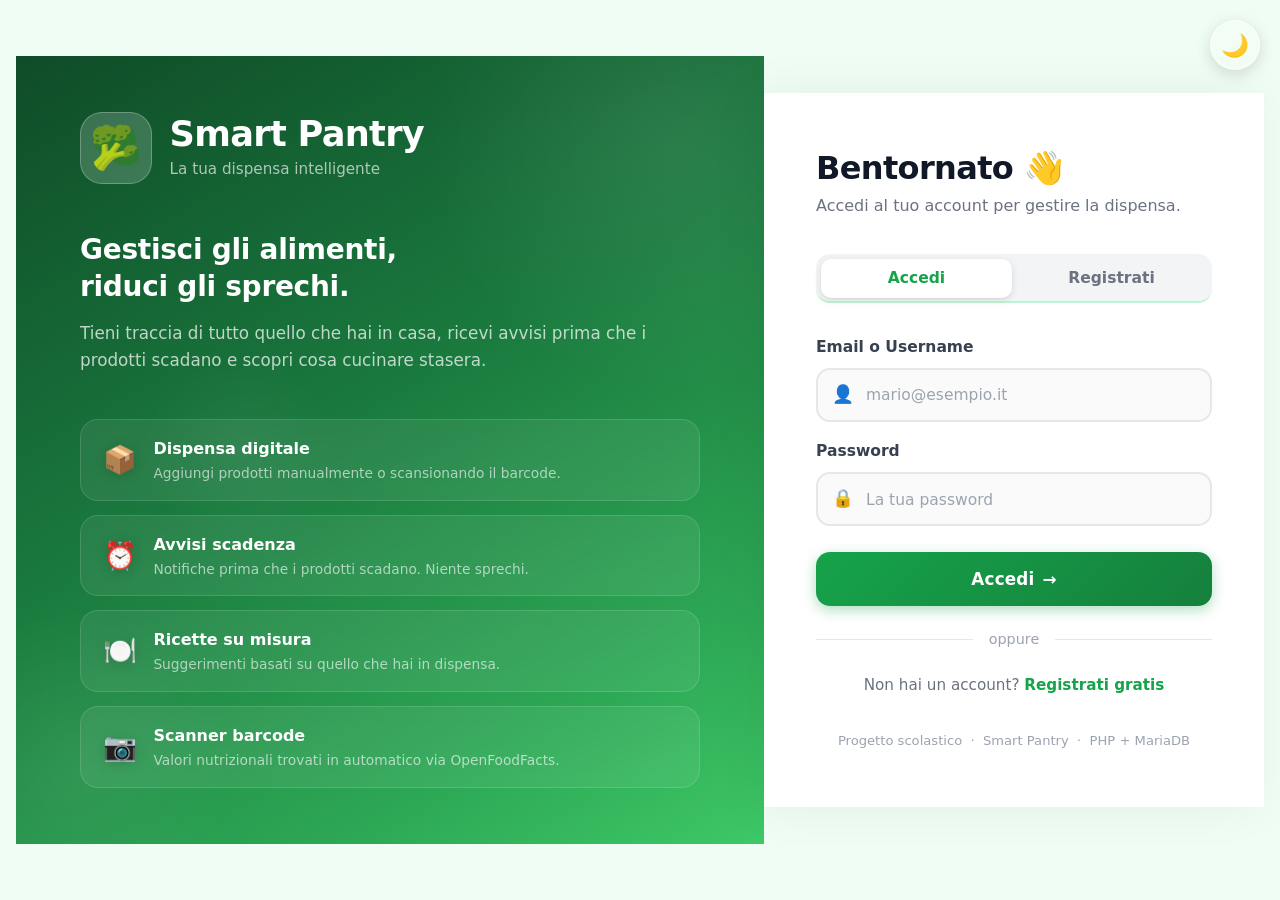
==== commit 29706df3: "Add dark/light mode toggle to login page Fixed circular button top-right with sun/moon icon: - 🌙 in " ====
--- a/frontend/index.html
+++ b/frontend/index.html
@@ -434,6 +434,154 @@
             color: #9ca3af;
         }
 
+        /* ---- Pulsante tema (fisso in alto a destra) ---- */
+        .theme-toggle {
+            position: fixed;
+            top: 1.25rem;
+            right: 1.25rem;
+            z-index: 9999;
+            width: 50px;
+            height: 50px;
+            border-radius: 50%;
+            border: 2px solid rgba(255,255,255,0.35);
+            background: rgba(255,255,255,0.18);
+            backdrop-filter: blur(12px);
+            -webkit-backdrop-filter: blur(12px);
+            cursor: pointer;
+            font-size: 1.4rem;
+            display: flex;
+            align-items: center;
+            justify-content: center;
+            box-shadow: 0 4px 16px rgba(0,0,0,0.14);
+            transition: transform 0.25s cubic-bezier(0.4,0,0.2,1),
+                        background 0.25s, border-color 0.25s,
+                        box-shadow 0.25s;
+        }
+        .theme-toggle:hover {
+            transform: scale(1.12) rotate(18deg);
+            background: rgba(255,255,255,0.28);
+            box-shadow: 0 6px 22px rgba(0,0,0,0.2);
+        }
+        .theme-toggle:active {
+            transform: scale(0.95) rotate(18deg);
+        }
+        #theme-icon {
+            display: block;
+            transition: transform 0.4s cubic-bezier(0.4,0,0.2,1);
+            line-height: 1;
+        }
+
+        /* ============================================================
+           DARK MODE
+           ============================================================ */
+        @keyframes themeFade {
+            from { opacity: 0.7; }
+            to   { opacity: 1; }
+        }
+
+        [data-theme="dark"] .auth-page {
+            background: #0d1117;
+            animation: themeFade 0.3s ease;
+        }
+
+        /* Pannello form in dark */
+        [data-theme="dark"] .auth-panel {
+            background: #161b22;
+            box-shadow: -8px 0 48px rgba(0,0,0,0.5);
+        }
+        [data-theme="dark"] .panel-header h2 {
+            color: #e6edf3;
+        }
+        [data-theme="dark"] .panel-header p {
+            color: #8b949e;
+        }
+
+        /* Tab in dark */
+        [data-theme="dark"] .auth-tabs {
+            background: #0d1117;
+        }
+        [data-theme="dark"] .auth-tab {
+            color: #8b949e;
+        }
+        [data-theme="dark"] .auth-tab:hover:not(.active) {
+            background: rgba(255,255,255,0.05);
+            color: #c9d1d9;
+        }
+        [data-theme="dark"] .auth-tab.active {
+            background: #21262d;
+            color: #3fb950;
+            box-shadow: 0 2px 8px rgba(0,0,0,0.4);
+        }
+
+        /* Form label e input in dark */
+        [data-theme="dark"] .auth-panel .form-label {
+            color: #c9d1d9;
+        }
+        [data-theme="dark"] .auth-panel .form-control {
+            background: #0d1117;
+            border-color: #30363d;
+            color: #e6edf3;
+        }
+        [data-theme="dark"] .auth-panel .form-control:focus {
+            border-color: #3fb950;
+            background: #0d1117;
+            box-shadow: 0 0 0 4px rgba(63,185,80,0.12);
+        }
+        [data-theme="dark"] .auth-panel .form-control::placeholder {
+            color: #484f58;
+        }
+
+        /* Divisore e link in dark */
+        [data-theme="dark"] .auth-divider {
+            color: #484f58;
+        }
+        [data-theme="dark"] .auth-divider::before,
+        [data-theme="dark"] .auth-divider::after {
+            background: #30363d;
+        }
+        [data-theme="dark"] .switch-link { color: #8b949e; }
+        [data-theme="dark"] .switch-link a { color: #3fb950; }
+        [data-theme="dark"] .switch-link a:hover { color: #56d364; }
+
+        /* Hint, strength, footer in dark */
+        [data-theme="dark"] .form-hint { color: #6e7681; }
+        [data-theme="dark"] .strength-label { color: #8b949e; }
+        [data-theme="dark"] .password-strength { background: #21262d; }
+        [data-theme="dark"] .auth-footer { color: #6e7681; }
+
+        /* Errore in dark */
+        [data-theme="dark"] .form-error {
+            background: #2d1515;
+            border-color: #7f1d1d;
+            color: #fca5a5;
+        }
+
+        /* Toggle button in dark */
+        [data-theme="dark"] .theme-toggle {
+            background: rgba(22,27,34,0.9);
+            border-color: #30363d;
+            box-shadow: 0 4px 16px rgba(0,0,0,0.4);
+        }
+        [data-theme="dark"] .theme-toggle:hover {
+            background: rgba(33,38,45,0.95);
+        }
+
+        /* Transizioni fluide al cambio tema */
+        .auth-panel,
+        .auth-tabs,
+        .auth-tab,
+        .auth-panel .form-control,
+        .auth-panel .form-label,
+        .panel-header h2,
+        .panel-header p,
+        .auth-divider,
+        .switch-link,
+        .auth-footer,
+        .form-hint {
+            transition: background 0.3s ease, color 0.3s ease,
+                        border-color 0.3s ease, box-shadow 0.3s ease;
+        }
+
         /* ---- Responsive ---- */
         @media (max-width: 960px) {
             .auth-branding { display: none; }
@@ -442,16 +590,29 @@
                 padding: 2.5rem 1.75rem;
                 box-shadow: none;
                 justify-content: flex-start;
-                padding-top: 4rem;
+                padding-top: 5rem;
             }
         }
         @media (max-width: 480px) {
-            .auth-panel { padding: 2rem 1.25rem; }
+            .auth-panel { padding: 2rem 1.25rem; padding-top: 4.5rem; }
             .panel-header h2 { font-size: 1.7rem; }
+            .theme-toggle { top: 0.75rem; right: 0.75rem; width: 44px; height: 44px; }
         }
     </style>
+    <!-- Applica tema prima del render per evitare flash -->
+    <script>
+        (function() {
+            const t = localStorage.getItem('sp-theme');
+            if (t === 'dark') document.documentElement.setAttribute('data-theme', 'dark');
+        })();
+    </script>
 </head>
 <body class="auth-page">
+
+    <!-- ===== Toggle tema chiaro/scuro ===== -->
+    <button class="theme-toggle" id="theme-toggle" title="Cambia tema">
+        <span id="theme-icon">🌙</span>
+    </button>
 
     <!-- ===== Pannello sinistro: branding ===== -->
     <section class="auth-branding">
@@ -672,6 +833,32 @@
             btn.classList.remove('loading');
         }
     }
+
+    /* ---- Dark / Light mode ---- */
+    (function initTheme() {
+        const saved = localStorage.getItem('sp-theme') || 'light';
+        applyTheme(saved);
+    })();
+
+    function applyTheme(theme) {
+        document.documentElement.setAttribute('data-theme', theme);
+        localStorage.setItem('sp-theme', theme);
+        document.getElementById('theme-icon').textContent = theme === 'dark' ? '☀️' : '🌙';
+    }
+
+    document.getElementById('theme-toggle').addEventListener('click', function () {
+        const current = document.documentElement.getAttribute('data-theme') || 'light';
+        const next    = current === 'dark' ? 'light' : 'dark';
+        const icon    = document.getElementById('theme-icon');
+        icon.style.transform  = 'rotate(360deg) scale(0)';
+        icon.style.transition = 'transform 0.2s ease';
+        setTimeout(() => {
+            applyTheme(next);
+            icon.style.transition = 'none';
+            icon.style.transform  = 'scale(1)';
+            requestAnimationFrame(() => { icon.style.transition = ''; });
+        }, 200);
+    });
 
     /* ---- Indicatore forza password ---- */
     function checkPasswordStrength(val) {
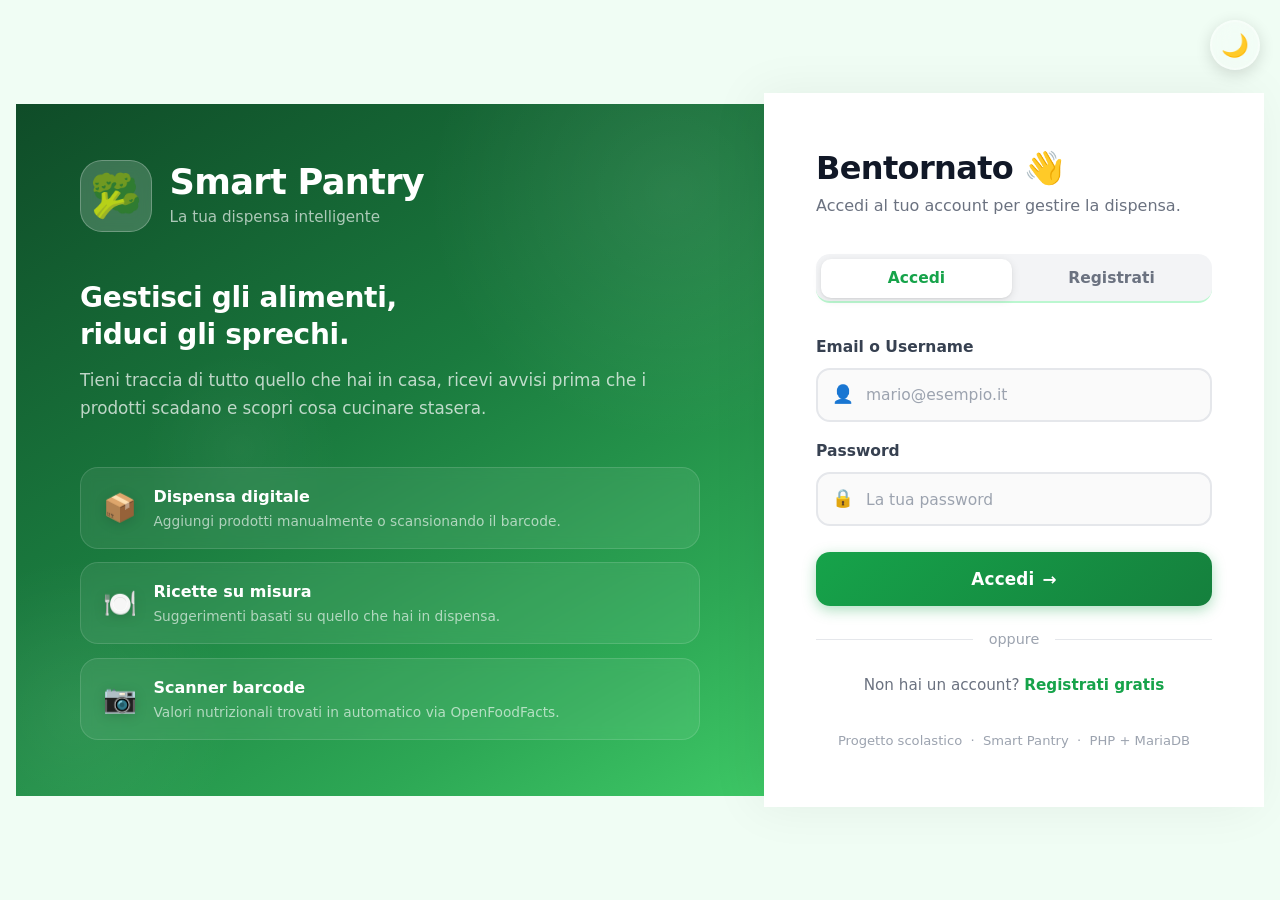
==== commit deb175ac: "Add dark mode toggle to all pages; remove Avvisi scadenza from login - New theme.js: shared toggle l" ====
--- a/frontend/index.html
+++ b/frontend/index.html
@@ -642,13 +642,6 @@
                     </div>
                 </div>
                 <div class="feature-item">
-                    <span class="feature-icon">⏰</span>
-                    <div class="feature-text">
-                        <h3>Avvisi scadenza</h3>
-                        <p>Notifiche prima che i prodotti scadano. Niente sprechi.</p>
-                    </div>
-                </div>
-                <div class="feature-item">
                     <span class="feature-icon">🍽️</span>
                     <div class="feature-text">
                         <h3>Ricette su misura</h3>
@@ -783,6 +776,7 @@
 
 <script src="js/api.js"></script>
 <script src="js/auth.js"></script>
+<script src="js/theme.js"></script>
 <script>
     /* ---- Testi pannello per tab ---- */
     const panelTitles = {
@@ -833,32 +827,6 @@
             btn.classList.remove('loading');
         }
     }
-
-    /* ---- Dark / Light mode ---- */
-    (function initTheme() {
-        const saved = localStorage.getItem('sp-theme') || 'light';
-        applyTheme(saved);
-    })();
-
-    function applyTheme(theme) {
-        document.documentElement.setAttribute('data-theme', theme);
-        localStorage.setItem('sp-theme', theme);
-        document.getElementById('theme-icon').textContent = theme === 'dark' ? '☀️' : '🌙';
-    }
-
-    document.getElementById('theme-toggle').addEventListener('click', function () {
-        const current = document.documentElement.getAttribute('data-theme') || 'light';
-        const next    = current === 'dark' ? 'light' : 'dark';
-        const icon    = document.getElementById('theme-icon');
-        icon.style.transform  = 'rotate(360deg) scale(0)';
-        icon.style.transition = 'transform 0.2s ease';
-        setTimeout(() => {
-            applyTheme(next);
-            icon.style.transition = 'none';
-            icon.style.transform  = 'scale(1)';
-            requestAnimationFrame(() => { icon.style.transition = ''; });
-        }, 200);
-    });
 
     /* ---- Indicatore forza password ---- */
     function checkPasswordStrength(val) {
--- a/frontend/css/style.css
+++ b/frontend/css/style.css
@@ -53,6 +53,214 @@
     --topbar-height:  64px;
     --transition:     0.2s ease;
     --transition-med: 0.3s cubic-bezier(0.4, 0, 0.2, 1);
+}
+
+/* ---------- Tema scuro ---------- */
+[data-theme="dark"] {
+    --primary:        #3fb950;
+    --primary-dark:   #238636;
+    --primary-light:  #56d364;
+    --primary-bg:     #0f2a1a;
+
+    --green-50:       #0d1f12;
+    --green-100:      #0f2a1a;
+    --green-150:      #173d22;
+    --green-900:      #0d1117;
+
+    --accent:         #f0883e;
+    --warning:        #d29922;
+    --warning-bg:     #1f1b0d;
+    --danger:         #f85149;
+    --danger-bg:      #2d1b1b;
+    --success:        #3fb950;
+    --success-bg:     #0f2a1a;
+    --info:           #58a6ff;
+    --info-bg:        #0d1d3a;
+
+    --text:           #e6edf3;
+    --text-light:     #8b949e;
+    --text-muted:     #6e7681;
+    --border:         #21262d;
+    --border-light:   #161b22;
+    --white:          #161b22;
+    --bg:             #0d1117;
+    --bg-2:           #161b22;
+
+    --shadow-sm:      0 1px 4px rgba(0,0,0,0.4);
+    --shadow:         0 4px 16px rgba(0,0,0,0.5), 0 1px 4px rgba(0,0,0,0.3);
+    --shadow-md:      0 8px 28px rgba(0,0,0,0.6), 0 2px 8px rgba(0,0,0,0.3);
+    --shadow-lg:      0 20px 48px rgba(0,0,0,0.7), 0 6px 16px rgba(0,0,0,0.4);
+}
+
+/* Sfondo body in dark */
+[data-theme="dark"] body {
+    background: linear-gradient(160deg, #0a0f14 0%, #0d1117 40%, #0a0d10 100%);
+}
+
+/* Topbar in dark */
+[data-theme="dark"] .topbar {
+    background: rgba(13,17,23,0.92);
+    border-bottom-color: #21262d;
+}
+[data-theme="dark"] .topbar .page-title { color: #e6edf3; }
+[data-theme="dark"] .hamburger span { background: #c9d1d9; }
+[data-theme="dark"] .hamburger:hover { background: #21262d; }
+
+/* Stat cards in dark */
+[data-theme="dark"] .stat-card {
+    background: rgba(22,27,34,0.9);
+    border-color: #21262d;
+}
+[data-theme="dark"] .stat-card:hover { background: rgba(33,38,45,0.95); }
+[data-theme="dark"] .stat-value { color: #e6edf3; }
+[data-theme="dark"] .stat-label { color: #8b949e; }
+
+/* Card generica in dark */
+[data-theme="dark"] .card {
+    background: rgba(22,27,34,0.95);
+    border-color: #21262d;
+}
+[data-theme="dark"] .card-header { border-bottom-color: #21262d; }
+[data-theme="dark"] .card-title  { color: #e6edf3; }
+
+/* Form controls in dark */
+[data-theme="dark"] .form-control {
+    background: #0d1117;
+    border-color: #30363d;
+    color: #e6edf3;
+}
+[data-theme="dark"] .form-control:focus {
+    border-color: #3fb950;
+    box-shadow: 0 0 0 3px rgba(63,185,80,0.12);
+}
+[data-theme="dark"] .form-control::placeholder { color: #484f58; }
+[data-theme="dark"] .form-label { color: #c9d1d9; }
+[data-theme="dark"] .form-hint  { color: #6e7681; }
+
+/* Select e option in dark */
+[data-theme="dark"] select.form-control option { background: #161b22; }
+
+/* Bottoni in dark */
+[data-theme="dark"] .btn-secondary {
+    background: #21262d;
+    border-color: #30363d;
+    color: #c9d1d9;
+}
+[data-theme="dark"] .btn-secondary:hover { background: #30363d; color: #e6edf3; }
+[data-theme="dark"] .btn-outline { border-color: #3fb950; color: #3fb950; }
+[data-theme="dark"] .btn-outline:hover { background: #3fb950; color: #0d1117; }
+[data-theme="dark"] .btn-ghost {
+    background: rgba(255,255,255,0.06);
+    border-color: rgba(255,255,255,0.12);
+}
+[data-theme="dark"] .btn-ghost:hover { background: rgba(255,255,255,0.12); }
+
+/* Alert in dark */
+[data-theme="dark"] .alert-success { background: #0f2a1a; color: #3fb950; border-color: #238636; }
+[data-theme="dark"] .alert-warning { background: #1f1b0d; color: #d29922; border-color: #9e6a03; }
+[data-theme="dark"] .alert-danger  { background: #2d1b1b; color: #f85149; border-color: #6e3232; }
+[data-theme="dark"] .alert-info    { background: #0d1d3a; color: #58a6ff; border-color: #1f4785; }
+
+/* Badge in dark */
+[data-theme="dark"] .badge-ok      { background: #0f2a1a; color: #3fb950; }
+[data-theme="dark"] .badge-expiring{ background: #1f1b0d; color: #d29922; }
+[data-theme="dark"] .badge-expired { background: #2d1b1b; color: #f85149; }
+[data-theme="dark"] .badge-green   { background: #0f2a1a; color: #3fb950; }
+
+/* Modal in dark */
+[data-theme="dark"] .modal {
+    background: #161b22;
+    border: 1px solid #30363d;
+}
+[data-theme="dark"] .modal-header { border-bottom-color: #21262d; }
+[data-theme="dark"] .modal-title  { color: #e6edf3; }
+[data-theme="dark"] .modal-close  { color: #8b949e; }
+[data-theme="dark"] .modal-close:hover { background: #21262d; color: #e6edf3; }
+
+/* Filtri / pill-tabs in dark */
+[data-theme="dark"] .filter-btn {
+    background: #161b22;
+    border-color: #30363d;
+    color: #8b949e;
+}
+[data-theme="dark"] .filter-btn:hover  { border-color: #3fb950; color: #3fb950; }
+[data-theme="dark"] .filter-btn.active { background: #0f2a1a; border-color: #3fb950; color: #3fb950; }
+[data-theme="dark"] .pill-tab { color: #8b949e; }
+[data-theme="dark"] .pill-tab.active { background: #3fb950; color: #0d1117; }
+
+/* Ingredient tag in dark */
+[data-theme="dark"] .ingredient-tag         { background: #161b22; border-color: #30363d; color: #c9d1d9; }
+[data-theme="dark"] .ingredient-tag.available{ background: #0f2a1a; border-color: #238636; color: #3fb950; }
+[data-theme="dark"] .ingredient-tag.missing  { background: #2d1b1b; border-color: #6e3232; color: #f85149; }
+
+/* Recipe card in dark */
+[data-theme="dark"] .recipe-card {
+    background: #161b22;
+    border-color: #21262d;
+}
+[data-theme="dark"] .recipe-title  { color: #e6edf3; }
+[data-theme="dark"] .recipe-footer { border-top-color: #21262d; }
+[data-theme="dark"] .recipe-image-placeholder { background: #21262d; }
+
+/* Pantry grid cards in dark */
+[data-theme="dark"] .pantry-card  {
+    background: rgba(22,27,34,0.95);
+    border-color: #21262d;
+}
+[data-theme="dark"] .pantry-card:hover { background: rgba(33,38,45,0.98); }
+[data-theme="dark"] .product-name  { color: #e6edf3; }
+[data-theme="dark"] .product-brand { color: #8b949e; }
+
+/* Empty state in dark */
+[data-theme="dark"] .empty-state { color: #8b949e; }
+
+/* Toast in dark */
+[data-theme="dark"] .toast { background: #21262d; border-color: #30363d; color: #e6edf3; }
+
+/* Nutrition panel in dark */
+[data-theme="dark"] .nutrition-panel { background: #0d1117; border-color: #21262d; }
+[data-theme="dark"] .nutrition-panel-title { color: #c9d1d9; }
+[data-theme="dark"] .nutrient-name { color: #8b949e; }
+[data-theme="dark"] .nutrient-bar-wrap { background: #21262d; }
+
+/* View toggle in dark */
+[data-theme="dark"] .view-toggle { background: #161b22; border-color: #30363d; }
+[data-theme="dark"] .view-btn { color: #8b949e; }
+[data-theme="dark"] .view-btn.active { background: #0f2a1a; color: #3fb950; }
+
+/* Search box in dark */
+[data-theme="dark"] .search-box input { background: #0d1117; }
+
+/* Ing detail popup in dark */
+[data-theme="dark"] .ing-detail-item.available { background: rgba(63,185,80,0.08); }
+[data-theme="dark"] .ing-detail-item.missing   { background: rgba(248,81,73,0.08); }
+
+/* Bottone tema (nelle pagine app) */
+.theme-toggle-app {
+    width: 38px;
+    height: 38px;
+    border-radius: 50%;
+    border: 1.5px solid var(--border);
+    background: var(--white);
+    cursor: pointer;
+    font-size: 1.15rem;
+    display: flex;
+    align-items: center;
+    justify-content: center;
+    transition: transform 0.22s cubic-bezier(0.4,0,0.2,1),
+                background 0.22s, border-color 0.22s, box-shadow 0.22s;
+    box-shadow: var(--shadow-sm);
+    flex-shrink: 0;
+}
+.theme-toggle-app:hover {
+    transform: scale(1.12) rotate(15deg);
+    background: var(--bg);
+    box-shadow: var(--shadow);
+}
+.theme-toggle-app:active { transform: scale(0.95); }
+[data-theme="dark"] .theme-toggle-app {
+    background: #21262d;
+    border-color: #30363d;
 }
 
 /* ---------- Reset e base ---------- */
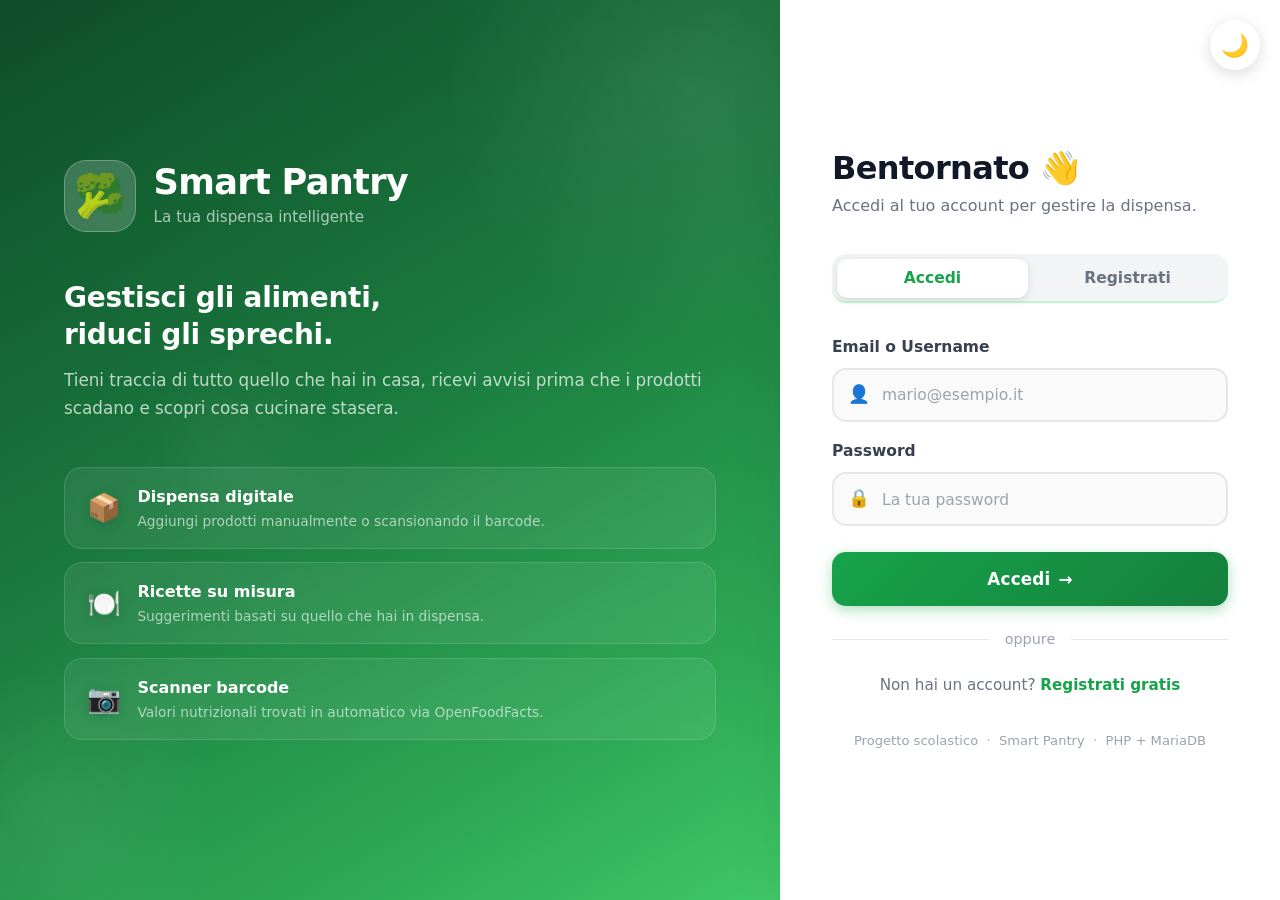
==== commit 53168cd7: "Fix login spacing, dark mode nav-link hover and product card background - auth-page: add align-items" ====
--- a/frontend/index.html
+++ b/frontend/index.html
@@ -38,6 +38,10 @@
         .auth-page {
             display: flex;
             min-height: 100vh;
+            height: 100vh;
+            align-items: stretch;
+            justify-content: flex-start;
+            padding: 0;
             background: #f0fdf4;
             font-family: -apple-system, BlinkMacSystemFont, 'Segoe UI', system-ui, sans-serif;
         }
--- a/frontend/css/style.css
+++ b/frontend/css/style.css
@@ -97,6 +97,11 @@
     background: linear-gradient(160deg, #0a0f14 0%, #0d1117 40%, #0a0d10 100%);
 }
 
+/* Drawer nav-link in dark — drawer è sempre scuro, forza il testo bianco */
+[data-theme="dark"] .nav-link { color: rgba(255,255,255,0.72); }
+[data-theme="dark"] .nav-link:hover { background: rgba(255,255,255,0.08); color: #ffffff; }
+[data-theme="dark"] .nav-link.active { background: rgba(255,255,255,0.12); color: #ffffff; }
+
 /* Topbar in dark */
 [data-theme="dark"] .topbar {
     background: rgba(13,17,23,0.92);
@@ -203,13 +208,14 @@
 [data-theme="dark"] .recipe-image-placeholder { background: #21262d; }
 
 /* Pantry grid cards in dark */
-[data-theme="dark"] .pantry-card  {
+[data-theme="dark"] .product-card {
     background: rgba(22,27,34,0.95);
     border-color: #21262d;
 }
-[data-theme="dark"] .pantry-card:hover { background: rgba(33,38,45,0.98); }
+[data-theme="dark"] .product-card:hover { background: rgba(33,38,45,0.98); }
 [data-theme="dark"] .product-name  { color: #e6edf3; }
 [data-theme="dark"] .product-brand { color: #8b949e; }
+[data-theme="dark"] .product-image-placeholder { background: linear-gradient(135deg, #0f2a1a, #0d1d3a); }
 
 /* Empty state in dark */
 [data-theme="dark"] .empty-state { color: #8b949e; }
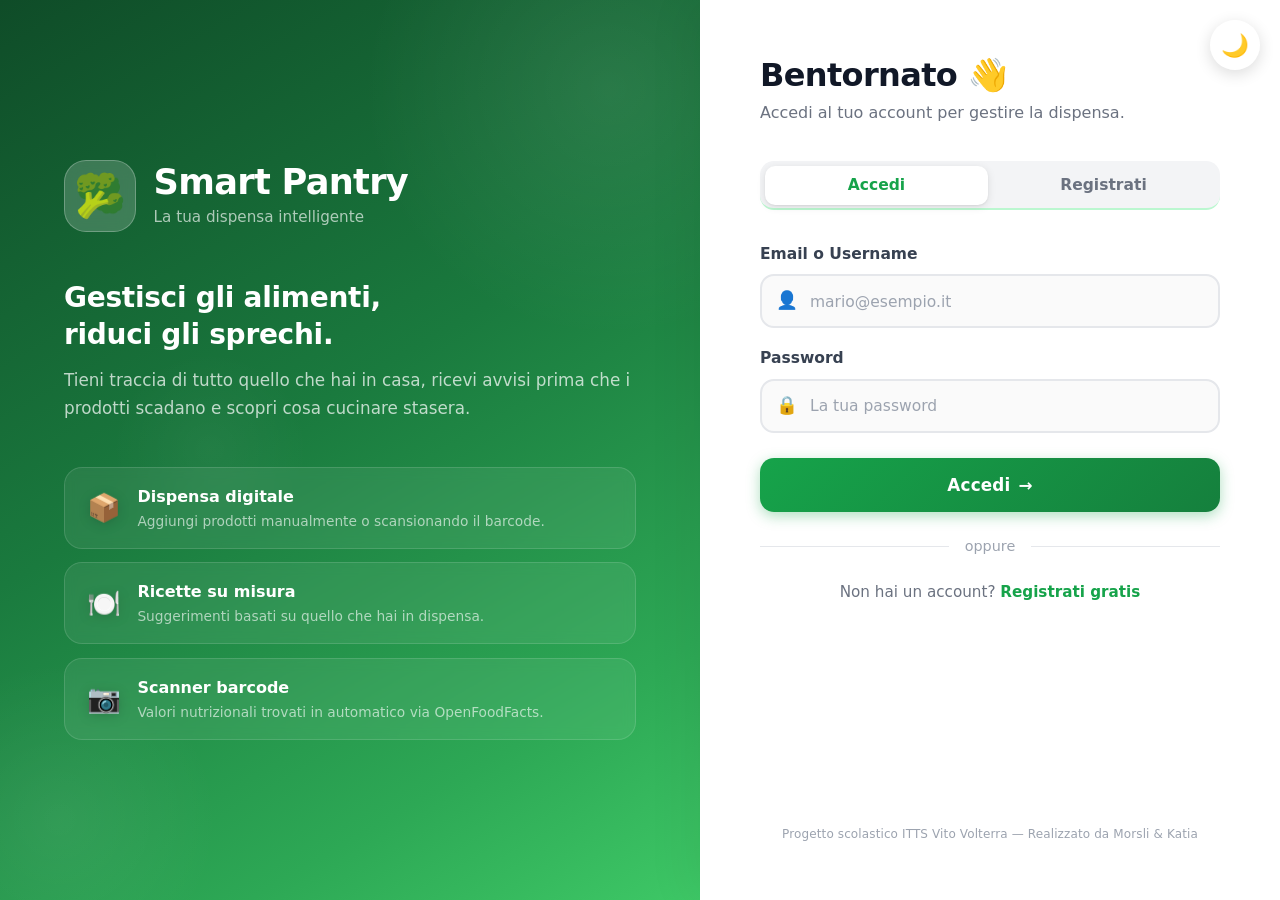
==== commit 615d4128: "Add site footer and enlarge login panel - Add .site-footer CSS class with dark mode support, shown o" ====
--- a/frontend/index.html
+++ b/frontend/index.html
@@ -175,13 +175,13 @@
 
         /* ---- Pannello destro: form ---- */
         .auth-panel {
-            width: 500px;
+            width: 580px;
             flex-shrink: 0;
             display: flex;
             flex-direction: column;
             justify-content: center;
             background: #fff;
-            padding: 3.5rem 3.25rem;
+            padding: 3.5rem 3.75rem;
             box-shadow: -8px 0 48px rgba(0,0,0,0.06);
             overflow-y: auto;
             animation: slideUp 0.55s cubic-bezier(0.22, 1, 0.36, 1) both;
@@ -773,8 +773,10 @@
             </p>
         </form>
 
-        <div class="auth-footer">
-            Progetto scolastico &nbsp;·&nbsp; Smart Pantry &nbsp;·&nbsp; PHP + MariaDB
+        <div class="auth-footer-credit">
+            Progetto scolastico ITTS Vito Volterra
+            <span class="footer-sep">—</span>
+            Realizzato da Morsli &amp; Katia
         </div>
     </section>
 
--- a/frontend/css/style.css
+++ b/frontend/css/style.css
@@ -125,8 +125,15 @@
     background: rgba(22,27,34,0.95);
     border-color: #21262d;
 }
-[data-theme="dark"] .card-header { border-bottom-color: #21262d; }
+[data-theme="dark"] .card:hover { background: rgba(33,38,45,0.98); }
+[data-theme="dark"] .card-header {
+    border-bottom-color: #21262d;
+    background: linear-gradient(135deg, rgba(15,42,26,0.4), transparent);
+}
 [data-theme="dark"] .card-title  { color: #e6edf3; }
+
+/* Pill-tabs in dark */
+[data-theme="dark"] .pill-tabs { background: #161b22; border-color: #30363d; }
 
 /* Form controls in dark */
 [data-theme="dark"] .form-control {
@@ -1628,7 +1635,7 @@
     }
 
     .stats-grid {
-        grid-template-columns: repeat(2, 1fr);
+        grid-template-columns: repeat(3, 1fr);
     }
 
     .form-row {
@@ -1644,11 +1651,102 @@
     }
 }
 
+@media (max-width: 600px) {
+    /* Topbar compatto */
+    .topbar {
+        padding: 0 0.75rem;
+        gap: 0.5rem;
+        height: 56px;
+    }
+    .page-title {
+        font-size: 1rem;
+        white-space: nowrap;
+        overflow: hidden;
+        text-overflow: ellipsis;
+        min-width: 0;
+    }
+    .topbar-end {
+        gap: 0.35rem;
+        flex-shrink: 0;
+    }
+    .theme-toggle-app {
+        width: 34px;
+        height: 34px;
+        font-size: 1rem;
+    }
+
+    /* Contenuto pagina */
+    .page-content {
+        padding: 0.85rem;
+    }
+    .page-intro h2 {
+        font-size: 1.35rem;
+    }
+
+    /* Stat cards — 3 colonne compatte */
+    .stats-grid {
+        grid-template-columns: repeat(3, 1fr);
+        gap: 0.5rem;
+    }
+    .stat-card {
+        padding: 0.85rem 0.65rem;
+        gap: 0.6rem;
+        flex-direction: column;
+        align-items: flex-start;
+    }
+    .stat-orb {
+        width: 32px;
+        height: 32px;
+    }
+    .stat-value {
+        font-size: 1.5rem;
+    }
+    .stat-label {
+        font-size: 0.72rem;
+    }
+
+    /* Pill-tabs scrollabili */
+    .pill-tabs {
+        width: 100%;
+        overflow-x: auto;
+        scrollbar-width: none;
+        -webkit-overflow-scrolling: touch;
+        flex-wrap: nowrap;
+    }
+    .pill-tabs::-webkit-scrollbar { display: none; }
+    .pill-tab { white-space: nowrap; }
+
+    /* Card griglia */
+    .card { border-radius: var(--radius); }
+
+    /* Modal full-bottom su mobile */
+    .modal-overlay { align-items: flex-end; }
+    .modal {
+        border-radius: var(--radius-lg) var(--radius-lg) 0 0;
+        max-height: 90vh;
+        margin: 0;
+        width: 100%;
+        max-width: 100% !important;
+    }
+    .modal-body { max-height: 75vh; }
+
+    /* Recipe/pantry grid singola colonna */
+    .pantry-grid { grid-template-columns: 1fr; }
+    .recipes-grid { grid-template-columns: 1fr; }
+
+    /* Filtri avvolgibili */
+    .filters { gap: 0.35rem; }
+    .filter-btn { font-size: 0.82rem; padding: 0.4rem 0.7rem; }
+
+    /* Search box full width */
+    .search-box { min-width: 0; }
+
+    /* View toggle compatto */
+    .view-toggle { flex-shrink: 0; }
+    .view-btn { font-size: 0.8rem; padding: 0.4rem 0.6rem; }
+}
+
 @media (max-width: 480px) {
-    .stats-grid {
-        grid-template-columns: 1fr 1fr;
-    }
-
     .topbar-title {
         font-size: 1rem;
     }
@@ -2029,3 +2127,33 @@
     to { transform: rotate(360deg); }
 }
 
+/* ---------- Footer sito ---------- */
+.site-footer {
+    text-align: center;
+    padding: 0.9rem 1.5rem;
+    font-size: 0.78rem;
+    color: var(--text-muted);
+    border-top: 1px solid var(--border-light);
+    letter-spacing: 0.01em;
+    flex-shrink: 0;
+}
+.site-footer .footer-sep {
+    margin: 0 0.55rem;
+    opacity: 0.45;
+}
+[data-theme="dark"] .site-footer {
+    color: #484f58;
+    border-top-color: #21262d;
+}
+
+/* Footer nel login (dentro auth-panel) */
+.auth-footer-credit {
+    margin-top: auto;
+    padding-top: 1.5rem;
+    text-align: center;
+    font-size: 0.75rem;
+    color: #9ca3af;
+    letter-spacing: 0.01em;
+}
+[data-theme="dark"] .auth-footer-credit { color: #484f58; }
+
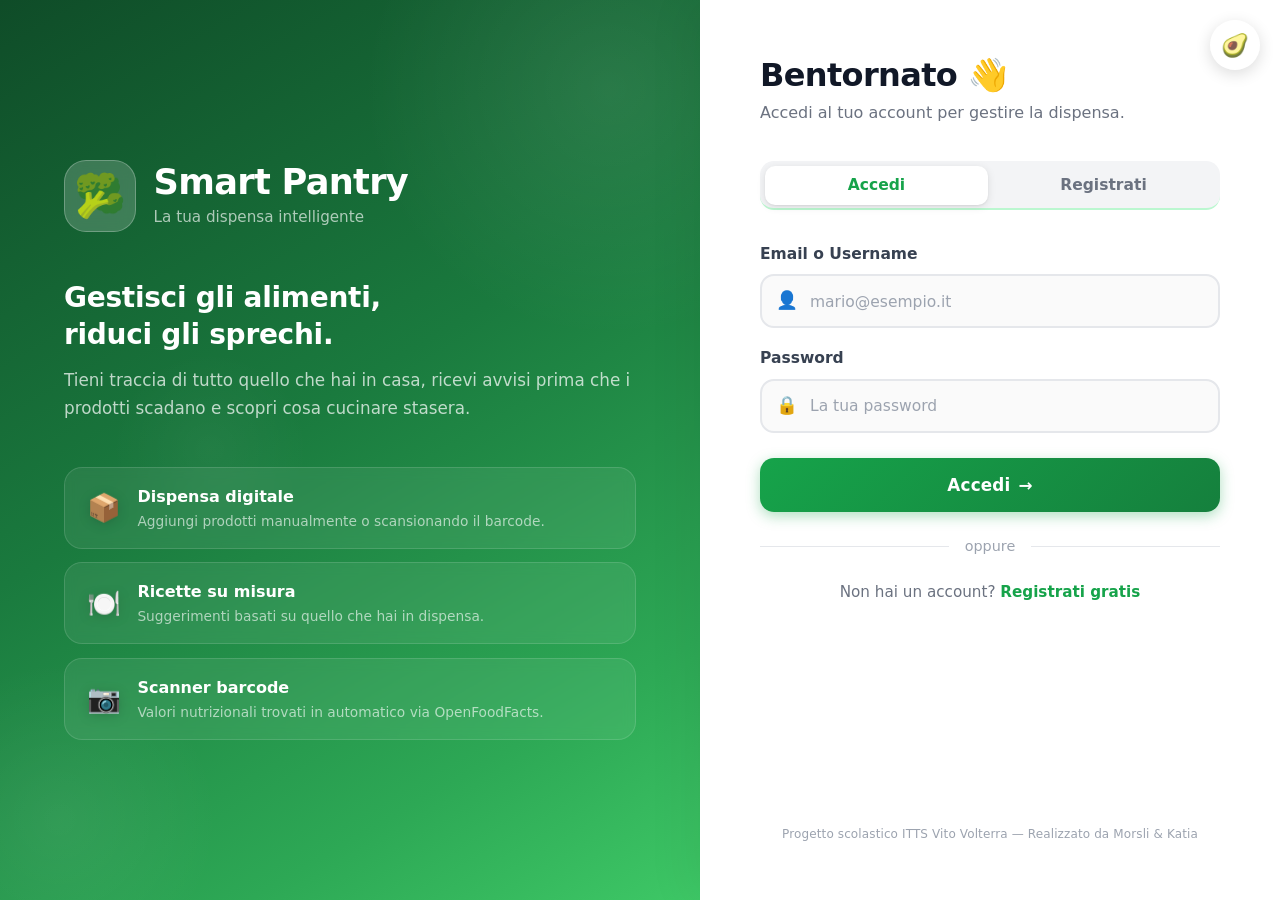
==== commit ad312800: "Dark mode: replace pure-black palette with dark navy blue Old palette (#0d1117 body, #21262d borders" ====
--- a/frontend/index.html
+++ b/frontend/index.html
@@ -484,13 +484,13 @@
         }
 
         [data-theme="dark"] .auth-page {
-            background: #0d1117;
+            background: #0d1626;
             animation: themeFade 0.3s ease;
         }
 
         /* Pannello form in dark */
         [data-theme="dark"] .auth-panel {
-            background: #161b22;
+            background: #182438;
             box-shadow: -8px 0 48px rgba(0,0,0,0.5);
         }
         [data-theme="dark"] .panel-header h2 {
@@ -502,7 +502,7 @@
 
         /* Tab in dark */
         [data-theme="dark"] .auth-tabs {
-            background: #0d1117;
+            background: #0d1626;
         }
         [data-theme="dark"] .auth-tab {
             color: #8b949e;
@@ -512,7 +512,7 @@
             color: #c9d1d9;
         }
         [data-theme="dark"] .auth-tab.active {
-            background: #21262d;
+            background: #2d3d58;
             color: #3fb950;
             box-shadow: 0 2px 8px rgba(0,0,0,0.4);
         }
@@ -522,13 +522,13 @@
             color: #c9d1d9;
         }
         [data-theme="dark"] .auth-panel .form-control {
-            background: #0d1117;
-            border-color: #30363d;
+            background: #0d1626;
+            border-color: #2d3d58;
             color: #e6edf3;
         }
         [data-theme="dark"] .auth-panel .form-control:focus {
             border-color: #3fb950;
-            background: #0d1117;
+            background: #0d1626;
             box-shadow: 0 0 0 4px rgba(63,185,80,0.12);
         }
         [data-theme="dark"] .auth-panel .form-control::placeholder {
@@ -541,7 +541,7 @@
         }
         [data-theme="dark"] .auth-divider::before,
         [data-theme="dark"] .auth-divider::after {
-            background: #30363d;
+            background: #2d3d58;
         }
         [data-theme="dark"] .switch-link { color: #8b949e; }
         [data-theme="dark"] .switch-link a { color: #3fb950; }
@@ -550,7 +550,7 @@
         /* Hint, strength, footer in dark */
         [data-theme="dark"] .form-hint { color: #6e7681; }
         [data-theme="dark"] .strength-label { color: #8b949e; }
-        [data-theme="dark"] .password-strength { background: #21262d; }
+        [data-theme="dark"] .password-strength { background: #2d3d58; }
         [data-theme="dark"] .auth-footer { color: #6e7681; }
 
         /* Errore in dark */
@@ -563,7 +563,7 @@
         /* Toggle button in dark */
         [data-theme="dark"] .theme-toggle {
             background: rgba(22,27,34,0.9);
-            border-color: #30363d;
+            border-color: #2d3d58;
             box-shadow: 0 4px 16px rgba(0,0,0,0.4);
         }
         [data-theme="dark"] .theme-toggle:hover {
--- a/frontend/css/style.css
+++ b/frontend/css/style.css
@@ -62,187 +62,185 @@
     --primary-light:  #56d364;
     --primary-bg:     #0f2a1a;
 
-    --green-50:       #0d1f12;
+    --green-50:       #0d1f15;
     --green-100:      #0f2a1a;
     --green-150:      #173d22;
-    --green-900:      #0d1117;
+    --green-900:      #0d1626;
 
     --accent:         #f0883e;
     --warning:        #d29922;
-    --warning-bg:     #1f1b0d;
+    --warning-bg:     #1e1a0c;
     --danger:         #f85149;
-    --danger-bg:      #2d1b1b;
+    --danger-bg:      #2a1a1a;
     --success:        #3fb950;
     --success-bg:     #0f2a1a;
     --info:           #58a6ff;
     --info-bg:        #0d1d3a;
 
-    --text:           #e6edf3;
-    --text-light:     #8b949e;
-    --text-muted:     #6e7681;
-    --border:         #21262d;
-    --border-light:   #161b22;
-    --white:          #161b22;
-    --bg:             #0d1117;
-    --bg-2:           #161b22;
-
-    --shadow-sm:      0 1px 4px rgba(0,0,0,0.4);
-    --shadow:         0 4px 16px rgba(0,0,0,0.5), 0 1px 4px rgba(0,0,0,0.3);
-    --shadow-md:      0 8px 28px rgba(0,0,0,0.6), 0 2px 8px rgba(0,0,0,0.3);
-    --shadow-lg:      0 20px 48px rgba(0,0,0,0.7), 0 6px 16px rgba(0,0,0,0.4);
+    --text:           #dce6f0;
+    --text-light:     #8fa3bb;
+    --text-muted:     #6a82a0;
+    --border:         #2d3d58;
+    --border-light:   #1e2e47;
+    --white:          #182438;
+    --bg:             #111c30;
+    --bg-2:           #182438;
+
+    --shadow-sm:      0 1px 4px rgba(0,0,0,0.35);
+    --shadow:         0 4px 16px rgba(0,0,0,0.45), 0 1px 4px rgba(0,0,0,0.25);
+    --shadow-md:      0 8px 28px rgba(0,0,0,0.55), 0 2px 8px rgba(0,0,0,0.25);
+    --shadow-lg:      0 20px 48px rgba(0,0,0,0.65), 0 6px 16px rgba(0,0,0,0.35);
 }
 
 /* Sfondo body in dark */
 [data-theme="dark"] body {
-    background: linear-gradient(160deg, #0a0f14 0%, #0d1117 40%, #0a0d10 100%);
-}
-
-/* Drawer nav-link in dark — drawer è sempre scuro, forza il testo bianco */
-[data-theme="dark"] .nav-link { color: rgba(255,255,255,0.72); }
-[data-theme="dark"] .nav-link:hover { background: rgba(255,255,255,0.08); color: #ffffff; }
-[data-theme="dark"] .nav-link.active { background: rgba(255,255,255,0.12); color: #ffffff; }
+    background: linear-gradient(160deg, #0d1626 0%, #111c30 50%, #0f1a2a 100%);
+}
+
+/* Drawer in dark — gradiente verde scuro */
+[data-theme="dark"] .drawer { background: linear-gradient(180deg, #0a2614 0%, #06180c 60%, #040e07 100%); }
 
 /* Topbar in dark */
 [data-theme="dark"] .topbar {
-    background: rgba(13,17,23,0.92);
-    border-bottom-color: #21262d;
-}
-[data-theme="dark"] .topbar .page-title { color: #e6edf3; }
-[data-theme="dark"] .hamburger span { background: #c9d1d9; }
-[data-theme="dark"] .hamburger:hover { background: #21262d; }
+    background: rgba(10,18,32,0.96);
+    border-bottom-color: #2d3d58;
+}
+[data-theme="dark"] .topbar .page-title { color: #dce6f0; }
+[data-theme="dark"] .hamburger span { background: #c0cfe0; }
+[data-theme="dark"] .hamburger:hover { background: #1a2a42; }
 
 /* Stat cards in dark */
 [data-theme="dark"] .stat-card {
-    background: rgba(22,27,34,0.9);
-    border-color: #21262d;
-}
-[data-theme="dark"] .stat-card:hover { background: rgba(33,38,45,0.95); }
-[data-theme="dark"] .stat-value { color: #e6edf3; }
-[data-theme="dark"] .stat-label { color: #8b949e; }
+    background: rgba(24,36,56,0.92);
+    border-color: #2d3d58;
+}
+[data-theme="dark"] .stat-card:hover { background: rgba(30,46,68,0.96); }
+[data-theme="dark"] .stat-value { color: #dce6f0; }
+[data-theme="dark"] .stat-label { color: #8fa3bb; }
 
 /* Card generica in dark */
 [data-theme="dark"] .card {
-    background: rgba(22,27,34,0.95);
-    border-color: #21262d;
-}
-[data-theme="dark"] .card:hover { background: rgba(33,38,45,0.98); }
+    background: rgba(24,36,56,0.96);
+    border-color: #2d3d58;
+}
+[data-theme="dark"] .card:hover { background: rgba(30,46,68,0.99); }
 [data-theme="dark"] .card-header {
-    border-bottom-color: #21262d;
-    background: linear-gradient(135deg, rgba(15,42,26,0.4), transparent);
-}
-[data-theme="dark"] .card-title  { color: #e6edf3; }
+    border-bottom-color: #2d3d58;
+    background: linear-gradient(135deg, rgba(15,42,26,0.35), transparent);
+}
+[data-theme="dark"] .card-title  { color: #dce6f0; }
 
 /* Pill-tabs in dark */
-[data-theme="dark"] .pill-tabs { background: #161b22; border-color: #30363d; }
+[data-theme="dark"] .pill-tabs { background: #182438; border-color: #2d3d58; }
 
 /* Form controls in dark */
 [data-theme="dark"] .form-control {
-    background: #0d1117;
-    border-color: #30363d;
-    color: #e6edf3;
+    background: #0d1626;
+    border-color: #2d3d58;
+    color: #dce6f0;
 }
 [data-theme="dark"] .form-control:focus {
     border-color: #3fb950;
     box-shadow: 0 0 0 3px rgba(63,185,80,0.12);
 }
-[data-theme="dark"] .form-control::placeholder { color: #484f58; }
-[data-theme="dark"] .form-label { color: #c9d1d9; }
-[data-theme="dark"] .form-hint  { color: #6e7681; }
+[data-theme="dark"] .form-control::placeholder { color: #4a5a78; }
+[data-theme="dark"] .form-label { color: #c0cfe0; }
+[data-theme="dark"] .form-hint  { color: #6a82a0; }
 
 /* Select e option in dark */
-[data-theme="dark"] select.form-control option { background: #161b22; }
+[data-theme="dark"] select.form-control option { background: #182438; }
 
 /* Bottoni in dark */
 [data-theme="dark"] .btn-secondary {
-    background: #21262d;
-    border-color: #30363d;
-    color: #c9d1d9;
-}
-[data-theme="dark"] .btn-secondary:hover { background: #30363d; color: #e6edf3; }
+    background: #1a2a42;
+    border-color: #2d3d58;
+    color: #c0cfe0;
+}
+[data-theme="dark"] .btn-secondary:hover { background: #243450; color: #dce6f0; }
 [data-theme="dark"] .btn-outline { border-color: #3fb950; color: #3fb950; }
-[data-theme="dark"] .btn-outline:hover { background: #3fb950; color: #0d1117; }
+[data-theme="dark"] .btn-outline:hover { background: #3fb950; color: #0d1626; }
 [data-theme="dark"] .btn-ghost {
-    background: rgba(255,255,255,0.06);
-    border-color: rgba(255,255,255,0.12);
-}
-[data-theme="dark"] .btn-ghost:hover { background: rgba(255,255,255,0.12); }
+    background: rgba(255,255,255,0.05);
+    border-color: rgba(255,255,255,0.10);
+}
+[data-theme="dark"] .btn-ghost:hover { background: rgba(255,255,255,0.10); }
 
 /* Alert in dark */
 [data-theme="dark"] .alert-success { background: #0f2a1a; color: #3fb950; border-color: #238636; }
-[data-theme="dark"] .alert-warning { background: #1f1b0d; color: #d29922; border-color: #9e6a03; }
-[data-theme="dark"] .alert-danger  { background: #2d1b1b; color: #f85149; border-color: #6e3232; }
+[data-theme="dark"] .alert-warning { background: #1e1a0c; color: #d29922; border-color: #9e6a03; }
+[data-theme="dark"] .alert-danger  { background: #2a1a1a; color: #f85149; border-color: #6e3232; }
 [data-theme="dark"] .alert-info    { background: #0d1d3a; color: #58a6ff; border-color: #1f4785; }
 
 /* Badge in dark */
 [data-theme="dark"] .badge-ok      { background: #0f2a1a; color: #3fb950; }
-[data-theme="dark"] .badge-expiring{ background: #1f1b0d; color: #d29922; }
-[data-theme="dark"] .badge-expired { background: #2d1b1b; color: #f85149; }
+[data-theme="dark"] .badge-expiring{ background: #1e1a0c; color: #d29922; }
+[data-theme="dark"] .badge-expired { background: #2a1a1a; color: #f85149; }
 [data-theme="dark"] .badge-green   { background: #0f2a1a; color: #3fb950; }
 
 /* Modal in dark */
 [data-theme="dark"] .modal {
-    background: #161b22;
-    border: 1px solid #30363d;
-}
-[data-theme="dark"] .modal-header { border-bottom-color: #21262d; }
-[data-theme="dark"] .modal-title  { color: #e6edf3; }
-[data-theme="dark"] .modal-close  { color: #8b949e; }
-[data-theme="dark"] .modal-close:hover { background: #21262d; color: #e6edf3; }
+    background: #182438;
+    border: 1px solid #2d3d58;
+}
+[data-theme="dark"] .modal-header { border-bottom-color: #2d3d58; }
+[data-theme="dark"] .modal-title  { color: #dce6f0; }
+[data-theme="dark"] .modal-close  { color: #8fa3bb; }
+[data-theme="dark"] .modal-close:hover { background: #1a2a42; color: #dce6f0; }
 
 /* Filtri / pill-tabs in dark */
 [data-theme="dark"] .filter-btn {
-    background: #161b22;
-    border-color: #30363d;
-    color: #8b949e;
+    background: #182438;
+    border-color: #2d3d58;
+    color: #8fa3bb;
 }
 [data-theme="dark"] .filter-btn:hover  { border-color: #3fb950; color: #3fb950; }
 [data-theme="dark"] .filter-btn.active { background: #0f2a1a; border-color: #3fb950; color: #3fb950; }
-[data-theme="dark"] .pill-tab { color: #8b949e; }
-[data-theme="dark"] .pill-tab.active { background: #3fb950; color: #0d1117; }
+[data-theme="dark"] .pill-tab { color: #8fa3bb; }
+[data-theme="dark"] .pill-tab.active { background: #3fb950; color: #0d1626; }
 
 /* Ingredient tag in dark */
-[data-theme="dark"] .ingredient-tag         { background: #161b22; border-color: #30363d; color: #c9d1d9; }
+[data-theme="dark"] .ingredient-tag         { background: #182438; border-color: #2d3d58; color: #c0cfe0; }
 [data-theme="dark"] .ingredient-tag.available{ background: #0f2a1a; border-color: #238636; color: #3fb950; }
-[data-theme="dark"] .ingredient-tag.missing  { background: #2d1b1b; border-color: #6e3232; color: #f85149; }
+[data-theme="dark"] .ingredient-tag.missing  { background: #2a1a1a; border-color: #6e3232; color: #f85149; }
 
 /* Recipe card in dark */
 [data-theme="dark"] .recipe-card {
-    background: #161b22;
-    border-color: #21262d;
-}
-[data-theme="dark"] .recipe-title  { color: #e6edf3; }
-[data-theme="dark"] .recipe-footer { border-top-color: #21262d; }
-[data-theme="dark"] .recipe-image-placeholder { background: #21262d; }
+    background: #182438;
+    border-color: #2d3d58;
+}
+[data-theme="dark"] .recipe-title  { color: #dce6f0; }
+[data-theme="dark"] .recipe-footer { border-top-color: #2d3d58; }
+[data-theme="dark"] .recipe-image-placeholder { background: #1a2a42; }
 
 /* Pantry grid cards in dark */
 [data-theme="dark"] .product-card {
-    background: rgba(22,27,34,0.95);
-    border-color: #21262d;
-}
-[data-theme="dark"] .product-card:hover { background: rgba(33,38,45,0.98); }
-[data-theme="dark"] .product-name  { color: #e6edf3; }
-[data-theme="dark"] .product-brand { color: #8b949e; }
+    background: rgba(24,36,56,0.96);
+    border-color: #2d3d58;
+}
+[data-theme="dark"] .product-card:hover { background: rgba(30,46,68,0.99); }
+[data-theme="dark"] .product-name  { color: #dce6f0; }
+[data-theme="dark"] .product-brand { color: #8fa3bb; }
 [data-theme="dark"] .product-image-placeholder { background: linear-gradient(135deg, #0f2a1a, #0d1d3a); }
 
 /* Empty state in dark */
-[data-theme="dark"] .empty-state { color: #8b949e; }
+[data-theme="dark"] .empty-state { color: #8fa3bb; }
 
 /* Toast in dark */
-[data-theme="dark"] .toast { background: #21262d; border-color: #30363d; color: #e6edf3; }
+[data-theme="dark"] .toast { background: #1a2a42; border-color: #2d3d58; color: #dce6f0; }
 
 /* Nutrition panel in dark */
-[data-theme="dark"] .nutrition-panel { background: #0d1117; border-color: #21262d; }
-[data-theme="dark"] .nutrition-panel-title { color: #c9d1d9; }
-[data-theme="dark"] .nutrient-name { color: #8b949e; }
-[data-theme="dark"] .nutrient-bar-wrap { background: #21262d; }
+[data-theme="dark"] .nutrition-panel { background: #0d1626; border-color: #2d3d58; }
+[data-theme="dark"] .nutrition-panel-title { color: #c0cfe0; }
+[data-theme="dark"] .nutrient-name { color: #8fa3bb; }
+[data-theme="dark"] .nutrient-bar-wrap { background: #2d3d58; }
 
 /* View toggle in dark */
-[data-theme="dark"] .view-toggle { background: #161b22; border-color: #30363d; }
-[data-theme="dark"] .view-btn { color: #8b949e; }
+[data-theme="dark"] .view-toggle { background: #182438; border-color: #2d3d58; }
+[data-theme="dark"] .view-btn { color: #8fa3bb; }
 [data-theme="dark"] .view-btn.active { background: #0f2a1a; color: #3fb950; }
 
 /* Search box in dark */
-[data-theme="dark"] .search-box input { background: #0d1117; }
+[data-theme="dark"] .search-box input { background: #0d1626; }
 
 /* Ing detail popup in dark */
 [data-theme="dark"] .ing-detail-item.available { background: rgba(63,185,80,0.08); }
@@ -253,27 +251,26 @@
     width: 38px;
     height: 38px;
     border-radius: 50%;
-    border: 1.5px solid var(--border);
-    background: var(--white);
+    border: 1px solid rgba(255,255,255,0.22);
+    background: rgba(255,255,255,0.12);
+    backdrop-filter: blur(8px);
+    -webkit-backdrop-filter: blur(8px);
     cursor: pointer;
-    font-size: 1.15rem;
+    font-size: 1.2rem;
     display: flex;
     align-items: center;
     justify-content: center;
-    transition: transform 0.22s cubic-bezier(0.4,0,0.2,1),
-                background 0.22s, border-color 0.22s, box-shadow 0.22s;
-    box-shadow: var(--shadow-sm);
+    transition: transform 0.22s cubic-bezier(0.4,0,0.2,1), background 0.22s;
     flex-shrink: 0;
 }
 .theme-toggle-app:hover {
-    transform: scale(1.12) rotate(15deg);
-    background: var(--bg);
-    box-shadow: var(--shadow);
+    transform: scale(1.14) rotate(12deg);
+    background: rgba(255,255,255,0.2);
 }
 .theme-toggle-app:active { transform: scale(0.95); }
 [data-theme="dark"] .theme-toggle-app {
-    background: #21262d;
-    border-color: #30363d;
+    background: rgba(255,255,255,0.08);
+    border-color: rgba(255,255,255,0.14);
 }
 
 /* ---------- Reset e base ---------- */
@@ -409,8 +406,8 @@
     left: 0;
     height: 100vh;
     width: var(--nav-width);
-    background: var(--green-900);
-    color: var(--white);
+    background: linear-gradient(180deg, #0f3d20 0%, #0a2614 60%, #071a0e 100%);
+    color: #ffffff;
     display: flex;
     flex-direction: column;
     z-index: 1000;
@@ -443,82 +440,117 @@
     display: flex;
     align-items: center;
     justify-content: space-between;
-    padding: 1.25rem 1.25rem 1.25rem 1.5rem;
-    border-bottom: 1px solid rgba(255,255,255,0.1);
-    background: rgba(0,0,0,0.15);
+    padding: 1.4rem 1.25rem 1.4rem 1.35rem;
+    border-bottom: 1px solid rgba(255,255,255,0.07);
+    background: transparent;
 }
 
 .drawer-brand {
     display: flex;
     align-items: center;
-    gap: 0.75rem;
+    gap: 0.7rem;
 }
 
 .brand-mark {
-    width: 32px;
-    height: 32px;
-    background: var(--primary-light);
-    border-radius: 8px;
+    width: 36px;
+    height: 36px;
+    background: rgba(255,255,255,0.1);
+    border-radius: 10px;
+    border: 1px solid rgba(255,255,255,0.16);
+    display: flex;
+    align-items: center;
+    justify-content: center;
+    font-size: 1.2rem;
     flex-shrink: 0;
 }
+.brand-mark::after { content: '🥦'; }
 
 .drawer-brand span {
-    font-size: 1.05rem;
+    font-size: 1.08rem;
     font-weight: 700;
-    color: var(--white);
+    letter-spacing: -0.01em;
+    color: #ffffff;
 }
 
 .drawer-close {
     background: none;
     border: none;
-    color: rgba(255,255,255,0.6);
-    font-size: 1.5rem;
+    color: rgba(255,255,255,0.45);
+    font-size: 1.4rem;
     line-height: 1;
     cursor: pointer;
-    padding: 0.25rem;
-    border-radius: 6px;
+    padding: 0.3rem;
+    border-radius: 8px;
     transition: color var(--transition), background var(--transition);
 }
 
 .drawer-close:hover {
-    color: var(--white);
+    color: #ffffff;
     background: rgba(255,255,255,0.1);
 }
 
 .drawer-nav {
     flex: 1;
-    padding: 1rem 0;
+    padding: 0.85rem 0;
     overflow-y: auto;
 }
 
+/* Icone via CSS — nessuna modifica agli HTML */
+.nav-link[href="dashboard.html"]::before    { content: "📊"; }
+.nav-link[href="pantry.html"]::before       { content: "📦"; }
+.nav-link[href="scanner.html"]::before      { content: "➕"; }
+.nav-link[href="recipes.html"]::before      { content: "🍴"; }
+.nav-link[href="meals.html"]::before        { content: "📅"; }
+.nav-link[href="supermercati.html"]::before { content: "🛒"; }
+.nav-link[href="gruppo.html"]::before       { content: "👥"; }
+
+.nav-link::before {
+    font-size: 1rem;
+    width: 22px;
+    text-align: center;
+    flex-shrink: 0;
+    opacity: 0.75;
+    transition: opacity var(--transition);
+}
+
 .nav-link {
     display: flex;
     align-items: center;
-    padding: 0.85rem 1.5rem;
-    color: rgba(255,255,255,0.72);
-    font-size: 0.95rem;
+    gap: 0.7rem;
+    padding: 0.65rem 1.1rem;
+    margin: 0.15rem 0.75rem;
+    color: rgba(255,255,255,0.62);
+    font-size: 0.9rem;
     font-weight: 500;
     text-decoration: none;
-    border-left: 3px solid transparent;
-    transition: all var(--transition);
+    border-left: none;
+    border-radius: 10px;
+    transition: background var(--transition), color var(--transition), transform var(--transition);
 }
 
 .nav-link:hover {
     background: rgba(255,255,255,0.08);
-    color: var(--white);
+    color: #ffffff;
     text-decoration: none;
-}
+    transform: translateX(3px);
+}
+.nav-link:hover::before { opacity: 1; }
 
 .nav-link.active {
-    background: rgba(255,255,255,0.12);
-    color: var(--white);
-    border-left-color: var(--primary-light);
+    background: rgba(74,222,128,0.15);
+    color: #ffffff;
     font-weight: 600;
-}
+    box-shadow: inset 3px 0 0 #4ade80;
+    border-radius: 0 10px 10px 0;
+    margin-left: 0;
+    padding-left: 1.85rem;
+}
+.nav-link.active::before { opacity: 1; }
 
 .drawer-footer {
     padding: 1rem 1.25rem;
-    border-top: 1px solid rgba(255,255,255,0.1);
+    border-top: 1px solid rgba(255,255,255,0.07);
+    background: rgba(0,0,0,0.12);
     display: flex;
     align-items: center;
     justify-content: space-between;
@@ -533,16 +565,17 @@
 }
 
 .user-avatar {
-    width: 34px;
-    height: 34px;
+    width: 36px;
+    height: 36px;
     border-radius: 50%;
-    background: var(--primary-light);
+    background: linear-gradient(135deg, #4ade80, #16a34a);
+    border: 2px solid rgba(255,255,255,0.2);
     display: flex;
     align-items: center;
     justify-content: center;
     font-weight: 700;
-    font-size: 0.9rem;
-    color: white;
+    font-size: 0.88rem;
+    color: #ffffff;
     flex-shrink: 0;
 }
 
@@ -573,25 +606,35 @@
     box-shadow: 0 2px 12px rgba(0,0,0,0.18);
     display: flex;
     align-items: center;
-    padding: 0 2rem;
+    padding: 0 1.5rem;
     position: sticky;
     top: 0;
     z-index: 50;
-    gap: 1rem;
+    gap: 0.75rem;
 }
 
 .page-title {
-    font-size: 1.3rem;
-    font-weight: 700;
+    position: absolute;
+    left: 50%;
+    transform: translateX(-50%);
+    font-size: 1.4rem;
+    font-weight: 800;
     color: #ffffff !important;
-    flex: 1;
+    white-space: nowrap;
+    pointer-events: none;
+    letter-spacing: -0.02em;
 }
 
 .topbar-title {
-    font-size: 1.3rem;
-    font-weight: 700;
+    position: absolute;
+    left: 50%;
+    transform: translateX(-50%);
+    font-size: 1.4rem;
+    font-weight: 800;
     color: #ffffff !important;
-    flex: 1;
+    white-space: nowrap;
+    pointer-events: none;
+    letter-spacing: -0.02em;
 }
 
 .hamburger span {
@@ -608,6 +651,31 @@
     display: flex;
     align-items: center;
     gap: 0.75rem;
+}
+
+/* Bottoni nella topbar su sfondo verde scuro */
+.topbar .btn-primary {
+    background: rgba(255,255,255,0.95);
+    color: #14532d;
+    border-color: transparent;
+    box-shadow: 0 2px 8px rgba(0,0,0,0.22);
+    font-weight: 700;
+}
+.topbar .btn-primary:hover {
+    background: #ffffff;
+    color: #15803d;
+    box-shadow: 0 4px 14px rgba(0,0,0,0.28);
+    transform: translateY(-1px);
+}
+.topbar .btn-outline {
+    border-color: rgba(255,255,255,0.6);
+    color: #ffffff;
+    background: rgba(255,255,255,0.1);
+}
+.topbar .btn-outline:hover {
+    background: rgba(255,255,255,0.2);
+    border-color: rgba(255,255,255,0.9);
+    color: #ffffff;
 }
 
 .page-content {
@@ -1659,11 +1727,10 @@
         height: 56px;
     }
     .page-title {
-        font-size: 1rem;
-        white-space: nowrap;
+        font-size: 0.95rem;
+        max-width: 40vw;
         overflow: hidden;
         text-overflow: ellipsis;
-        min-width: 0;
     }
     .topbar-end {
         gap: 0.35rem;
@@ -2142,8 +2209,8 @@
     opacity: 0.45;
 }
 [data-theme="dark"] .site-footer {
-    color: #484f58;
-    border-top-color: #21262d;
+    color: #4a5a78;
+    border-top-color: #2d3d58;
 }
 
 /* Footer nel login (dentro auth-panel) */
